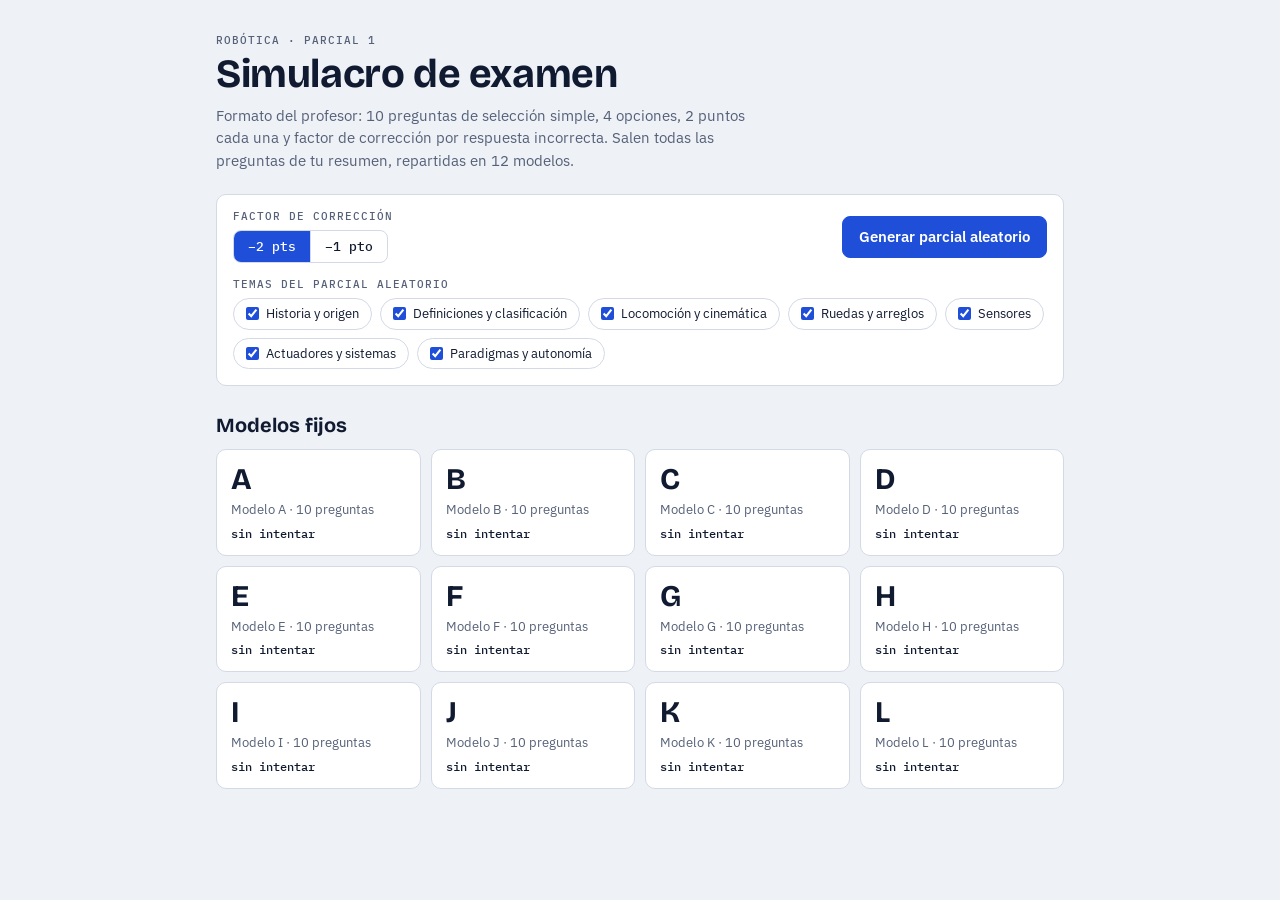
==== index.html @ 87ae6948 "Add index.html for GitHub Pages" ====
<!doctype html>
<html lang="es">
<head>
<meta charset="utf-8">
<meta name="viewport" content="width=device-width,initial-scale=1">
<style>body{margin:0}</style>
<title>Simulacro Robótica</title>
<meta name="claude:viewport-fit-sides" content="cover">
<link rel="preconnect" href="https://fonts.googleapis.com">
<link rel="stylesheet" href="https://fonts.googleapis.com/css2?family=Bricolage+Grotesque:wght@600;700&family=IBM+Plex+Mono:wght@400;500&family=IBM+Plex+Sans:wght@400;500;600&display=swap">
<style>
/* Layout: una sola columna tipo hoja de examen. Inicio = ajustes + 12 modelos; examen = hoja con barra fija; resultado = nota, análisis de riesgo y revisión. */
:root{
  --bg:#eef1f6; --paper:#ffffff; --ink:#101a30; --muted:#566178; --line:#d3dae6;
  --accent:#1f4fd8; --accent-ink:#ffffff; --sel:#e4ebff;
  --ok:#17803d; --ok-bg:#e1f3e7; --bad:#b42318; --bad-bg:#fcebe9; --warn:#8a5200; --warn-bg:#fff0d0;
  --f-display:'Bricolage Grotesque','Segoe UI',system-ui,sans-serif;
  --f-body:'IBM Plex Sans','Segoe UI',system-ui,sans-serif;
  --f-mono:'IBM Plex Mono',ui-monospace,Consolas,monospace;
}
@media (prefers-color-scheme: dark){:root:not([data-theme="light"]){
  --bg:#0b1222; --paper:#131c32; --ink:#e7ecf8; --muted:#9aa7c4; --line:#27334f;
  --accent:#86a8ff; --accent-ink:#0b1222; --sel:#1b2a54;
  --ok:#62d28d; --ok-bg:#123020; --bad:#ff8f85; --bad-bg:#3b1815; --warn:#f2bd5e; --warn-bg:#382b0e; color-scheme:dark}}
:root[data-theme="dark"]{
  --bg:#0b1222; --paper:#131c32; --ink:#e7ecf8; --muted:#9aa7c4; --line:#27334f;
  --accent:#86a8ff; --accent-ink:#0b1222; --sel:#1b2a54;
  --ok:#62d28d; --ok-bg:#123020; --bad:#ff8f85; --bad-bg:#3b1815; --warn:#f2bd5e; --warn-bg:#382b0e; color-scheme:dark}

*{box-sizing:border-box}
body{background:var(--bg);color:var(--ink);font:15px/1.5 var(--f-body)}
body::before{content:"";position:fixed;inset:0 0 auto;height:env(safe-area-inset-top,0px);background:var(--bg);z-index:10}
.wrap{max-width:880px;margin:0 auto;padding-block:20px 56px;padding-left:max(16px,env(safe-area-inset-left,0px));padding-right:max(16px,env(safe-area-inset-right,0px))}
button{font:inherit;color:inherit;cursor:pointer}
button:focus-visible,input:focus-visible{outline:2px solid var(--accent);outline-offset:2px}
h1,h2,h3{font-family:var(--f-display);margin:0;text-wrap:balance;line-height:1.15}
.mono{font-family:var(--f-mono)}
.label{font:500 11px/1 var(--f-mono);letter-spacing:.09em;text-transform:uppercase;color:var(--muted)}

/* inicio */
.hero{padding:8px 0 22px}
.hero h1{font-size:clamp(28px,6vw,40px);letter-spacing:-.01em}
.hero p{margin:8px 0 0;max-width:62ch;color:var(--muted)}
.panel{background:var(--paper);border:1px solid var(--line);border-radius:10px;padding:16px;display:grid;gap:16px}
.row{display:flex;flex-wrap:wrap;gap:12px 20px;align-items:center;justify-content:space-between}
.seg{display:inline-flex;border:1px solid var(--line);border-radius:8px;overflow:hidden}
.seg button{border:0;background:none;padding:7px 14px;font:500 13px var(--f-mono)}
.seg button+button{border-left:1px solid var(--line)}
.seg button[aria-pressed="true"]{background:var(--accent);color:var(--accent-ink)}
.topics{display:flex;flex-wrap:wrap;gap:8px}
.topics label{display:inline-flex;gap:7px;align-items:center;border:1px solid var(--line);border-radius:999px;padding:5px 12px;font-size:13px;cursor:pointer;user-select:none}
.topics input{accent-color:var(--accent);margin:0}
.btn{border:1px solid var(--line);background:var(--paper);border-radius:8px;padding:9px 16px;font-weight:600}
.btn.primary{background:var(--accent);border-color:var(--accent);color:var(--accent-ink)}
.btn:disabled{opacity:.45;cursor:not-allowed}
h2{font-size:20px;margin:28px 0 12px}
.models{display:grid;grid-template-columns:repeat(auto-fill,minmax(190px,1fr));gap:10px}
.model{text-align:left;background:var(--paper);border:1px solid var(--line);border-radius:10px;padding:14px;display:grid;gap:6px}
.model:hover{border-color:var(--accent)}
.model b{font:700 30px/1 var(--f-display)}
.model small{color:var(--muted);font-size:13px}
.model .best{font:500 12px var(--f-mono)}
.model .best.has{color:var(--ok)}

/* examen */
.bar{position:sticky;top:env(safe-area-inset-top,0px);z-index:5;background:var(--bg);padding-block:8px;display:flex;gap:12px;align-items:center;flex-wrap:wrap}
.prog{flex:1;min-width:130px;display:grid;gap:4px}
.prog span{font:500 12px var(--f-mono);color:var(--muted)}
.prog i{display:block;height:5px;border-radius:3px;background:var(--line);position:relative;overflow:hidden}
.prog i::after{content:"";position:absolute;inset:0 auto 0 0;width:var(--w,0%);background:var(--accent);transition:width .2s}
.paper{background:var(--paper);border:1px solid var(--line);border-radius:10px;padding:clamp(16px,4vw,32px);margin-top:8px}
.sheet-h{border-bottom:2px solid var(--ink);padding-bottom:12px;margin-bottom:6px;display:grid;gap:4px}
.sheet-h small{font:500 12px var(--f-mono);letter-spacing:.06em;text-transform:uppercase;color:var(--muted)}
.sheet-h b{font:700 20px var(--f-display)}
.qs{list-style:none;margin:0;padding:0}
.q{padding:18px 0;border-bottom:1px solid var(--line);display:grid;gap:10px}
.qt{margin:0;font-weight:500;display:grid;grid-template-columns:2.2ch 1fr;gap:8px}
.qt .qn{font:600 15px var(--f-mono);color:var(--muted)}
.opts{display:grid;grid-template-columns:1fr 1fr;gap:8px;padding-left:calc(2.2ch + 8px)}
.opt{display:grid;grid-template-columns:auto 1fr;gap:8px;text-align:left;border:1px solid var(--line);background:none;border-radius:8px;padding:9px 11px;min-width:0}
.opt .n{font:500 13px/1.5 var(--f-mono);color:var(--muted)}
.opt:hover{border-color:var(--accent)}
.opt.on{background:var(--sel);border-color:var(--accent)}
.opt.on .n{color:var(--accent)}
.conf{display:flex;gap:6px;flex-wrap:wrap;padding-left:calc(2.2ch + 8px)}
.chip{border:1px solid var(--line);background:none;border-radius:999px;padding:3px 11px;font-size:12px;color:var(--muted)}
.chip.on{color:var(--ink);border-color:var(--ink);font-weight:600}
.chip.on.d{background:var(--warn-bg);border-color:var(--warn);color:var(--warn)}
.note{margin:16px 0 0;font:600 13px var(--f-body)}

/* resultado */
.score{display:grid;gap:14px}
.big{font:700 clamp(44px,12vw,72px)/1 var(--f-display);letter-spacing:-.02em}
.big small{font-size:.4em;color:var(--muted);font-weight:600}
.tiles{display:grid;grid-template-columns:repeat(auto-fit,minmax(130px,1fr));gap:8px}
.tile{border:1px solid var(--line);border-radius:8px;padding:10px 12px;display:grid;gap:3px}
.tile b{font:600 22px var(--f-display)}
.tile.ok b{color:var(--ok)} .tile.bad b{color:var(--bad)}
.tile small{color:var(--muted);font-size:12px}
.risk{display:grid;gap:8px}
.risk p{margin:0;max-width:70ch}
.callout{border-radius:8px;padding:10px 12px;background:var(--warn-bg);color:var(--warn);font-weight:500}
.callout.good{background:var(--ok-bg);color:var(--ok)}
.rv{padding:16px 0;border-bottom:1px solid var(--line);display:grid;gap:8px}
.rv-h{display:flex;gap:8px;align-items:center;flex-wrap:wrap}
.tag{font:500 11px var(--f-mono);border:1px solid var(--line);border-radius:4px;padding:2px 6px;color:var(--muted)}
.st{font:600 12px var(--f-mono);border-radius:4px;padding:2px 7px}
.st.ok{background:var(--ok-bg);color:var(--ok)} .st.bad{background:var(--bad-bg);color:var(--bad)} .st.blank{background:var(--line);color:var(--muted)}
.ro{display:grid;grid-template-columns:auto 1fr;gap:8px;border:1px solid var(--line);border-radius:8px;padding:7px 11px;min-width:0}
.ro .n{font:500 13px/1.5 var(--f-mono);color:var(--muted)}
.ro.right{background:var(--ok-bg);border-color:var(--ok)}
.ro.wrong{background:var(--bad-bg);border-color:var(--bad)}
.why{margin:0;color:var(--muted);font-size:14px;padding-left:calc(2.2ch + 8px)}

@media (max-width:560px){.opts,.conf,.why{padding-left:0}.opts{grid-template-columns:1fr}}
@media (prefers-reduced-motion:reduce){.prog i::after{transition:none}}
</style>

<div class="wrap" id="app"></div>

<script>
// Cada fila: [tema, pregunta, correcta, distractor, distractor, distractor, explicación]
const TOPICS=[
  {k:'H',n:'Historia y origen'},{k:'D',n:'Definiciones y clasificación'},{k:'L',n:'Locomoción y cinemática'},
  {k:'R',n:'Ruedas y arreglos'},{k:'S',n:'Sensores'},{k:'A',n:'Actuadores y sistemas'},{k:'P',n:'Paradigmas y autonomía'}];
const BANK=[
// ---------- H: historia y origen (12)
['H','La palabra «robot» proviene del vocablo checo «robota», que significa:','Labor o trabajo','Máquina inteligente','Movimiento espontáneo','Ser animado','«Robota» es labor o trabajo y «robotnik» es trabajador.'],
['H','La palabra «robot» fue introducida en la obra «R.U.R.: Rossum’s Universal Robots» por:','Karel Čapek','Isaac Asimov','George Devol','Joseph Engelberger','Asimov es el de las leyes de la robótica; Devol y Engelberger, el de la robótica industrial.'],
['H','Las leyes de la robótica fueron introducidas en 1950 por Isaac Asimov en su obra:','Yo, Robot','R.U.R.','Robotnik','El autómata','Yo, Robot (1950) presenta las tres leyes.'],
['H','«Un robot debe obedecer las órdenes dadas por los seres humanos, excepto cuando entren en conflicto con las leyes anteriores» es la:','Segunda ley de Asimov','Primera ley de Asimov','Tercera ley de Asimov','Norma ISO 8373','Ley 1: no dañar al humano. Ley 2: obedecer. Ley 3: proteger su propia existencia.'],
['H','«Autómata» viene del griego automatos, que significa:','Espontáneo o con movimiento propio','Trabajador','Programable','Mecánico','Un autómata es una máquina que imita la figura y los movimientos de un ser animado.'],
['H','En el siglo I, Herón de Alejandría diseñó dispositivos que actuaban en función de:','Agua, chorros de vapor y equilibrios de pesos','Electricidad y motores','Resortes y relojería','Señales de radio',''],
['H','En 1948 Goertz desarrolló un manipulador maestro-esclavo, con lo que aparece el concepto de:','Teleoperación','Control numérico','Robot móvil','Reprogramación','Control numérico es del MIT en 1952.'],
['H','El primer robot programable, desarrollado por Devol en 1954, se llamó:','Dispositivo de transferencia articulada programado','Unimate','PUMA','Shakey','Unimate es el robot instalado en 1959 en General Motors.'],
['H','En 1959 se instaló un robot Unimate en una fábrica de:','General Motors','ASEA','Cincinnati Milacron','Honda',''],
['H','El lenguaje comercial de robots VAL surgió de la fusión de los lenguajes:','WAVE y AL','AL y PUMA','WAVE y T3','IR6 y AL','WAVE (1973) y AL (1974) dieron origen a VAL.'],
['H','En 1898 Tesla construyó un antecedente de la teleoperación, que fue un:','Barco teleoperado','Brazo robótico','Robot humanoide','Autómata parlante',''],
['H','Las «tortugas electrónicas» fototropistas y programables fueron creadas en 1949 por:','W. Grey Walter','Nikola Tesla','Goertz','Herón de Alejandría',''],
// ---------- D: definiciones y clasificación (20)
['D','«Agente activo artificial cuyo ambiente es el mundo físico» es la definición de robot de:','Russell y Norvig','Webster','Jones y Flynn','Sucar',''],
['D','«Conexión inteligente de percepción a acción» es la definición de robot de:','Jones y Flynn','Russell y Norvig','Webster','Sucar',''],
['D','«Una máquina programable capaz de percibir y actuar en el mundo con cierta autonomía» es la definición de:','Sucar','Webster','Russell y Norvig','Jones y Flynn',''],
['D','La norma ISO 8373 define un robot industrial como un manipulador programable, reprogramable y multipropósito en:','Tres o más ejes','Dos ejes','Un solo eje','Exactamente cuatro ejes',''],
['D','Según ISO 8373, característica por la cual las funciones programadas de movimiento pueden cambiarse sin alteraciones físicas:','Reprogramable','Multifuncional','Manipulador','Autónomo',''],
['D','Según ISO 8373, capaz de adaptarse a diferentes aplicaciones con alteraciones físicas o en el sistema de control:','Multifuncional','Reprogramable','Manipulador','Autónomo',''],
['D','Mecanismo formado por segmentos y uniones para mover objetos, normalmente en varios grados de libertad:','Manipulador','Actuador','Eslabón','Efector',''],
['D','Un robot móvil con capacidad de manipulación se clasifica como robot:','Híbrido','Manipulador','Teleoperado','Industrial','Categorías: manipuladores (brazos), móviles e híbridos (móviles con manipulación).'],
['D','Según Knasel, la primera generación de robots (1960) corresponde a:','Selección y colocación con manipuladores','Servocontrol con trayectoria programada','Móviles con inteligencia y vida artificial','Espaciales y militares',''],
['D','Según Knasel, los robots móviles que usan técnicas de inteligencia y vida artificial corresponden a la generación de:','1985','1960','1975','1995',''],
['D','Característica de un robot industrial:','Tarea repetitiva en un ambiente conocido y controlado','Ambientes desconocidos y dinámicos','Interacción constante con personas','Gran movilidad en exteriores','Industrial: poca flexibilidad, poca movilidad, sin interacción con personas.'],
['D','Característica de un robot de servicio:','Opera en ambientes desconocidos y dinámicos','Realiza tareas repetitivas en ambiente controlado','No interactúa con personas','Tiene poca movilidad',''],
['D','Robot que opera de manera semi o totalmente autónoma para realizar servicios útiles, excluidas las operaciones de manufactura:','Robot de servicio','Robot industrial','Telemanipulador','Robot híbrido','Definición de la Federación Internacional de Robótica.'],
['D','Cada uno de los movimientos independientes que puede realizar una articulación respecto a la anterior se llama:','Grado de libertad','Eslabón','Eje de rotación','Actuador',''],
['D','Tipo de control en el que los movimientos se realizan en un orden determinado:','Secuencia controlada','Trayectoria continua','Adaptativo','Teleoperado',''],
['D','Tipo de control en el que el robot es operado de modo remoto por un operador humano:','Teleoperado','Adaptativo','Secuencia controlada','Trayectoria continua',''],
['D','Un control adaptativo es «por aprendizaje» cuando:','La experiencia de ciclos anteriores cambia los parámetros o algoritmos de control','El movimiento se ajusta según las lecturas de sensores','Los movimientos siguen un orden fijo','Un operador lo maneja a distancia','Si se ajusta con lecturas de sensores se llama sensorial.'],
['D','Cartesiano, SCARA, antropomórfico, paralelo, esférico y cilíndrico son tipos de:','Estructura mecánica','Control','Locomoción','Sensores',''],
['D','Robot ruso que en 1970 exploró la Luna a control remoto desde la Tierra:','Lunokhod 1','Mars Pathfinder','Shakey','SSRMS',''],
['D','Una de las tendencias actuales, con plantas totalmente automatizadas, son las:','Fábricas a oscuras','Fábricas modulares','Líneas de ensamblaje manuales','Fábricas teleoperadas','Otras tendencias: vehículos autónomos y asistentes personales.'],
// ---------- L: locomoción y cinemática (16)
['L','Los cuatro subsistemas de un robot móvil son:','Locomoción, percepción, razonamiento y comunicación','Locomoción, manipulación, control y energía','Percepción, planificación, actuación y potencia','Sensores, actuadores, baterías y control',''],
['L','Los actuadores que cambian la posición del robot respecto al medio ambiente son los de:','Locomoción','Manipulación','Percepción','Comunicación','Los de manipulación mueven otros objetos del ambiente.'],
['L','Estudio del movimiento sin considerar las fuerzas que lo afectan:','Cinemática','Dinámica','Odometría','Estática','La dinámica sí estudia las fuerzas y los cambios que provocan.'],
['L','Cinemática que, dadas la posición inicial y final deseadas, determina la serie de movimientos a realizar:','Inversa','Directa','Dinámica','Holonómica','La directa, dados los movimientos, calcula la posición final.'],
['L','Restricción en la que los grados de libertad están desacoplados, como en robots diferenciales y síncronos:','Holonómica','No holonómica','Estática','Dinámica',''],
['L','Los triciclos y carros, con grados de libertad acoplados, tienen restricciones:','No holonómicas','Holonómicas','Estáticas','Síncronas','Para girar deben moverse hacia adelante o atrás.'],
['L','Sistema que se mantiene balanceado mientras la proyección vertical de su centro de gravedad cae dentro del polígono de soporte:','Balance estático','Balance dinámico','Locomoción dinámica','Cinemática inversa',''],
['L','Caso en que la proyección del centro de masa puede quedar fuera del área de soporte durante breves periodos controlados:','Balance dinámico','Balance estático','Estabilidad estática','Cinemática directa',''],
['L','La locomoción estática se caracteriza por ser:','Segura, lenta e ineficiente','Rápida y eficiente','Inestable si no se mueve','Posible con menos de tres patas','Apoya el peso en al menos tres patas, con el CdG dentro del triángulo de apoyo.'],
['L','La locomoción dinámica se caracteriza por ser:','Rápida y eficiente, pero exigente en accionamiento y control','Segura, lenta e ineficiente','Siempre con tres patas en contacto','Estable sin necesidad de moverse','El robot cae a menos que se mueva.'],
['L','Por su simetría, la forma de robot más fácil de navegar es la:','Cilíndrica','Cuadrada','Rectangular','Triangular','En un robot cuadrado la navegación depende de la orientación.'],
['L','En un robot hexápodo el equilibrio se mantiene moviendo de forma alternada:','Tres patas: dos de un lado y una del otro','Dos patas a la vez','Una pata a la vez','Las seis patas juntas',''],
['L','Los robots sin partes móviles diferenciadas, que imitan serpientes o gusanos, se denominan:','Ápodos','Bípedos','Híbridos','Omnidireccionales',''],
['L','La principal ventaja de los robots con patas frente a los de ruedas es:','Mayor versatilidad en distintos tipos de terreno','Menor consumo de energía','Control más sencillo','Mayor estabilidad','Son más complejos, inestables y consumen más energía.'],
['L','Tarea del robot móvil que consiste en decidir la serie de pasos para cumplir una o más metas:','Planeación','Navegación','Localización','Manipulación',''],
['L','Tarea del robot móvil que consiste en evitar obstáculos e ir a un lugar meta:','Navegación','Planeación','Localización','Reconocimiento',''],
// ---------- R: ruedas y arreglos (14)
['R','Una ventaja de los robots con ruedas es que:','Son más simples de construir y de controlar','Se adaptan a cualquier terreno','Son más estables en terreno irregular','No tienen deslizamiento',''],
['R','Un robot con ruedas tiene problemas cuando las diferencias del terreno son mayores que:','El radio de las ruedas','El peso del robot','El diámetro del chasis','La velocidad máxima','Una alternativa son las ruedas «grandes».'],
['R','Rueda que proporciona la fuerza de tracción:','Motriz','Directriz','Loca o castor','Fija',''],
['R','Rueda encargada de la orientación o direccionamiento:','Directriz','Motriz','Loca o castor','Fija',''],
['R','Rueda orientable no controlable:','Loca o castor','Directriz','Motriz','Omnidireccional',''],
['R','Punto alrededor del cual cada rueda sigue una trayectoria circular:','Centro de curvatura instantáneo (CCI)','Centro de gravedad','Polígono de soporte','Centro de masa',''],
['R','En una trayectoria recta, el CCI se encuentra:','En el infinito','En el centro del robot','Sobre la rueda motriz','En el eje trasero',''],
['R','Esquema de dos ruedas en un eje común, controladas de forma independiente, con ruedas adicionales caster para el balance:','Diferencial','Síncrono','Triciclo','Ackermann',''],
['R','Un arreglo diferencial de cuatro ruedas se conoce como:','Diamante','Triángulo','Cuadrado','Cruz','Con tres ruedas se llama triángulo. Para ir recto las ruedas deben tener la misma velocidad (encoders).'],
['R','Esquema cuyas ruedas apuntan siempre en la misma dirección y requiere una torreta para mantener el frente del chasis:','Síncrono','Diferencial','Triciclo','Omnidireccional',''],
['R','En el triciclo tipo A, la rueda delantera es:','Motriz y directora','Solo directora, sin tracción','Loca','Fija sin tracción','En el tipo B, dos ruedas fijas dan la tracción y la delantera solo dirige.'],
['R','El tipo carro (Ackermann) cuenta con:','Dos ruedas de tracción y dos de dirección','Tres ruedas a 120°','Dos ruedas en un eje común','Una rueda motriz delantera','Su desventaja es la complejidad cinemática.'],
['R','En los sistemas omnidireccionales de tres ruedas, estas se colocan a:','120°','90°','60°','180°','Usan ruedas suecas.'],
['R','La configuración con orugas, que sigue un modelo diferencial, da pobres resultados en:','Odometría','Tracción','Estabilidad','Capacidad de carga','No hay un modelo preciso de giro y girar consume mucha potencia.'],
// ---------- S: sensores (22)
['S','Los sensores que emiten energía se denominan:','Activos','Pasivos','Internos','Externos','Los pasivos reciben energía pasivamente.'],
['S','Encoders, brújulas y medidores de corriente de los motores son sensores de:','Estado interno','Estado externo','Proximidad','Contacto',''],
['S','Medida relativa de la posición y orientación del robot a partir de la rotación de las ruedas:','Odometría','Navegación inercial','Triangulación','Telemetría',''],
['S','Los errores sistemáticos de la odometría son especialmente graves porque son:','Acumulativos','Aleatorios','Instantáneos','Corregibles automáticamente',''],
['S','Es un error sistemático de la odometría:','Mal alineamiento de las ruedas','Exceso de luz ambiental','Pérdida de señal GPS','Interferencia de ultrasonido','Otros: diámetros desiguales, resolución discreta del encoder y muestreo discreto.'],
['S','Sensores que miden la aceleración angular:','Giroscopios','Acelerómetros','Encoders','Brújulas','Los acelerómetros miden la aceleración.'],
['S','Dispositivo que combina giroscopios y acelerómetros para medir orientación (cabeceo, alabeo y guiñada), velocidad y aceleración:','Unidad de medición inercial (IMU)','Encoder absoluto','Sonar','Telémetro láser',''],
['S','Son sensores de luz:','Fotorresistencias, fototransistores y fotodiodos','Bumpers y bigotes','Micrófonos y sonares','Encoders y brújulas',''],
['S','Microinterruptores, «bigotes» y bumpers son sensores de:','Fuerza','Luz','Sonido','Posición y orientación',''],
['S','Sensor que mide el tiempo que tarda en volver un sonido no audible emitido:','Sonar','Micrófono','Película piezoeléctrica','Fotodiodo',''],
['S','Sensor que produce un voltaje cuando cambia la cantidad medida (vibración, temperatura):','Sensor de película piezoeléctrica','Micrófono','Sonar','Giroscopio','Los micrófonos trabajan con frecuencias audibles.'],
['S','Problemas típicos de los sensores infrarrojos:','Interferencia de la luz ambiental y dependencia de la superficie','Múltiples reflexiones del haz','Deriva acumulativa','Requieren cambios en el entorno','Son de alcance cercano: de pocos cm a metros.'],
['S','El rango aproximado de un sonar ultrasónico es de:','2 cm a 5 m','2 mm a 50 cm','10 m a 100 m','1 km a 5 km','Problemas: patrón de emisión, tipo de superficie y múltiples reflexiones.'],
['S','Los tres métodos del telémetro láser son:','Triangulación, tiempo de vuelo y basado en fase','Triangulación, odometría y fase','Tiempo de vuelo, sonar e infrarrojo','Fase, inercial y contacto',''],
['S','Método del telémetro láser que mide el tiempo de regreso del haz:','Tiempo de vuelo','Triangulación','Basado en fase','Correlación',''],
['S','Alternativa más económica al telémetro láser: un apuntador láser combinado con:','Una cámara','Un sonar','Un giroscopio','Un encoder','La distancia se estima por la altura del punto o línea en la imagen.'],
['S','Los sensores de contacto se usan principalmente para:','Evitar daño al robot como último recurso','Localizar al robot en un mapa','Medir distancias largas','Construir mapas',''],
['S','Un inconveniente de los faros o balizas en interiores es que:','Requieren cambios en el entorno, lo cual es costoso','No tienen posición conocida','Dependen del GPS','Solo funcionan al aire libre','También limitan la flexibilidad ante entornos cambiantes.'],
['S','Con cuatro satélites, el receptor GPS puede calcular:','Posición (x, y, z) y corrección de reloj ΔT','Solo latitud y longitud','Solo la altura','Velocidad y aceleración',''],
['S','Para la sincronización de tiempo, cada satélite GPS tiene relojes:','Atómicos','De cuarzo','De péndulo','Solares','Los relojes de cuarzo son los de los receptores.'],
['S','La constelación GPS original tiene 24 satélites distribuidos en:','6 órbitas con 4 satélites cada una','4 órbitas con 6 satélites cada una','3 órbitas con 8 satélites cada una','12 órbitas con 2 satélites cada una','Desde 2008 son 32 satélites, para mejorar la precisión por redundancia.'],
['S','Microsoft Kinect permite interactuar con la Xbox 360 sin tocar ningún dispositivo, mediante:','Gestos y comandos de voz','Un control inalámbrico','Teclado y ratón','Pedales y volante',''],
// ---------- A: actuadores y sistemas (14)
['A','Los dos tipos principales de actuadores en un robot móvil son los de:','Locomoción y manipulación','Eléctricos y neumáticos','Internos y externos','Activos y pasivos',''],
['A','En un motor de corriente continua con escobillas, el inducido está situado en el:','Rotor','Estator','Colector','Chasis',''],
['A','En un motor de corriente continua, el inductor (devanado de excitación) está situado en el:','Estator','Rotor','Colector','Eje','El devanado inductor puede sustituirse por imanes.'],
['A','La corriente llega al inducido a través del colector de delgas, sobre el cual se apoyan:','Escobillas de grafito','Imanes permanentes','Bobinas del estator','Engranajes',''],
['A','La velocidad de giro de un motor DC puede regularse variando:','La tensión de alimentación del inducido','La masa del rotor','El número de escobillas','La temperatura ambiente','También puede variarse la tensión del inductor.'],
['A','En un motor sin escobillas, la corriente circula por el estator y el rotor tiene:','Un imán permanente','Escobillas de grafito','Un colector de delgas','Un devanado inducido',''],
['A','En un motor paso a paso, el giro se produce de forma:','Discreta, según un tren de pulsos','Continua','Libre','Aleatoria',''],
['A','Los tres tipos de motores paso a paso son:','Imanes permanentes, reluctancia variable e híbridos','Con escobillas, sin escobillas y universales','Axiales, helicoidales y rectos','Inductor, inducido y colector',''],
['A','Los motores paso a paso son fáciles de controlar en:','Bucle abierto','Bucle cerrado con GPS','Modo teleoperado','Control adaptativo','Ofrecen posicionamiento simple y exacto, y son ligeros.'],
['A','En robótica, el juego angular de un reductor debe ser lo menor posible. Este juego se llama:','Backlash','Rigidez torsional','Relación de transmisión','Par de salida',''],
['A','En robótica se buscan reductores con:','Bajo peso, tamaño reducido, bajo rozamiento y alta rigidez torsional','Alto rozamiento y gran inercia','Mucho juego angular','Bajo par admisible',''],
['A','Mecanismo que convierte movimiento circular en lineal o viceversa:','Cremallera y piñón','Acoples directos','Trenes de engranajes paralelos','Tornillo sin fin y corona',''],
['A','Los robots móviles normalmente se alimentan de:','Baterías, y algunos usan celdas solares','Líneas eléctricas','Generadores hidráulicos','Motores de combustión','Los manipuladores fijos pueden alimentarse de la red eléctrica.'],
['A','Comunicación para programar y controlar el robot a distancia:','Telecontrol','Coordinación','Interacción humano-robot','Autonomía','Coordinación: con otros robots o máquinas. Interacción humano-robot: recibir comandos o dar información.'],
// ---------- P: paradigmas y autonomía (22)
['P','Las tres primitivas básicas de la robótica son:','Sensar, planificar y actuar','Percibir, razonar y comunicar','Mover, medir y controlar','Modelar, simular y ejecutar',''],
['P','La primitiva que construye un modelo del mundo y determina las acciones a realizar es:','Planificar (PLAN)','Sensar (SENSE)','Actuar (ACT)','Comunicar','Sensar recolecta información; actuar ejecuta y supervisa.'],
['P','Paradigma en el que las primitivas se encadenan en el orden SENSE-PLAN-ACT:','Jerárquico (deliberativo)','Reactivo','Híbrido','De subsunción',''],
['P','Shakey, considerado el primer robot móvil autónomo con IA, utilizaba el paradigma:','Jerárquico','Reactivo','Híbrido','De subsunción',''],
['P','Supuesto de que el modelo del mundo contiene todo lo que el robot necesita saber:','Closed World Assumption','Open World Assumption','Comportamiento emergente','Subsunción','Si no se cumple, el robot no puede realizar la tarea.'],
['P','Una limitación del paradigma jerárquico es que:','Un fallo en cualquier módulo provoca un fallo total del sistema','Elimina la fase de planificación','No usa un modelo del mundo','Responde sin usar sensores',''],
['P','Paradigma que elimina por completo la fase de planificación, quedando solo SENSE y ACT:','Reactivo','Jerárquico','Híbrido','Deliberativo','Surgió a finales de los años 80.'],
['P','La descomposición vertical se asocia a los sistemas:','Reactivos','Jerárquicos','Deliberativos','Monolíticos','La horizontal fue propuesta en los sistemas jerárquicos.'],
['P','Comportamiento que resulta de combinar o seleccionar las salidas de varios comportamientos básicos, sin controlador central:','Comportamiento emergente','Comportamiento innato','Comportamiento aprendido','Esquema sensorial',''],
['P','Comportamiento que consiste en estímulo-respuesta sin cognición:','Reflexivo','Consciente','Aprendido','Innato','Consciente es deliberado y con razonamiento.'],
['P','La abeja que ubica su colmena haciendo viajes cortos desde distintos ángulos ilustra un comportamiento:','Innato con memoria','Innato','Secuencia innata','Aprendido','Aprendido: la caza en los leones. Secuencia innata: el apareamiento de las avispas.'],
['P','Un comportamiento está formado por:','Un esquema sensorial y un esquema motor','Un sensor y un actuador','Un plan y un modelo del mundo','Un reactor y un deliberador',''],
['P','En la arquitectura de subsunción, cuando la salida del módulo superior bloquea la salida del inferior (si está «On») ocurre:','Inhibición','Supresión','Secuenciación','Fusión',''],
['P','En la subsunción, cuando la salida del módulo superior, si es distinta de cero, reemplaza a la del inferior ocurre:','Supresión','Inhibición','Emergencia','Planificación',''],
['P','Las tres capas básicas de una arquitectura híbrida son:','Reactiva, intermedia y deliberativa','Sensorial, motora y de comunicación','Locomoción, percepción y razonamiento','Reactor, sensor y actuador',''],
['P','En el paradigma híbrido, las primitivas se organizan en la forma:','Planificar, y luego sensar y actuar','Sensar, planificar y actuar','Solo sensar y actuar','Actuar, planificar y sensar',''],
['P','La arquitectura híbrida con capa reactiva, intermedia y deliberativa también se denomina:','De tres capas (three-layer)','De subsunción','Jerárquica','De campos de potencial',''],
['P','Elemento de la arquitectura híbrida que crea, almacena y mantiene el mapa:','Cartógrafo','Secuenciador','Planificador de misión','Manejador de recursos',''],
['P','Elemento de la arquitectura híbrida que define la cadena de activación de los comportamientos:','Secuenciador','Cartógrafo','Monitoreo de rendimiento','Planificador de misión','El planificador de misión construye la estrategia para llegar al objetivo.'],
['P','AuRA, SFX, 3T, Saphira y TCA son ejemplos de arquitecturas:','Híbridas','Reactivas','Deliberativas','Monolíticas','Subsunción es reactiva; RCS es deliberativa.'],
['P','Genghis (años 80), con 12 motores, 6 sensores y AFSM, pertenece al paradigma:','Reactivo','Jerárquico','Híbrido','Deliberativo',''],
['P','Un robot inteligente es una criatura mecánica que puede funcionar de forma:','Autónoma','Teleoperada','Secuencial','Cooperativa','Funcionar de forma autónoma es operar sin recurrir a un operador humano.'],
];

// ---------- utilidades
const $app=document.getElementById('app');
function rng(s){let h=1779033703^s.length;for(let i=0;i<s.length;i++){h=Math.imul(h^s.charCodeAt(i),3432918353);h=h<<13|h>>>19}let a=h;
  return()=>{a|=0;a=a+0x6D2B79F5|0;let t=Math.imul(a^a>>>15,1|a);t=t+Math.imul(t^t>>>7,61|t)^t;return((t^t>>>14)>>>0)/4294967296}}
function shuf(arr,r=Math.random){const a=arr.slice();for(let i=a.length-1;i>0;i--){const j=Math.floor(r()*(i+1));[a[i],a[j]]=[a[j],a[i]]}return a}
const KEY='simulacro-robotica-p1';
let S={factor:2,topics:TOPICS.map(t=>t.k),best:{}};
try{Object.assign(S,JSON.parse(localStorage.getItem(KEY))||{})}catch(e){}
const persist=()=>{try{localStorage.setItem(KEY,JSON.stringify(S))}catch(e){}};
const topicName=k=>TOPICS.find(t=>t.k===k).n;

// 12 modelos fijos: cada pregunta del banco sale en un solo modelo; cada tema se reparte entre todos.
const M=Math.floor(BANK.length/10);
const LETTERS='ABCDEFGHIJKLMNOPQRSTUVWXYZ';
const flat=TOPICS.flatMap(t=>shuf(BANK.map((b,i)=>i).filter(i=>BANK[i][0]===t.k),rng('t'+t.k)));
const MODELS=Array.from({length:M},(_,m)=>shuf(flat.filter((_,i)=>i%M===m),rng('m'+m)));

function mkQs(ids,seed){
  return ids.map(id=>{const b=BANK[id];
    const opts=shuf([b[2],b[3],b[4],b[5]],seed?rng(seed+id):Math.random);
    return{t:b[0],q:b[1],opts,c:opts.indexOf(b[2]),e:b[6]}});
}

// ---------- vistas
let cur=null;

function home(){
  cur=null;
  const n=S.topics.length;
  $app.innerHTML=`
  <section class="hero">
    <span class="label">Robótica · Parcial 1</span>
    <h1>Simulacro de examen</h1>
    <p>Formato del profesor: 10 preguntas de selección simple, 4 opciones, 2 puntos cada una y factor de corrección por respuesta incorrecta. Salen todas las preguntas de tu resumen, repartidas en ${M} modelos.</p>
  </section>
  <div class="panel">
    <div class="row">
      <div><div class="label" style="margin-bottom:8px">Factor de corrección</div>
        <div class="seg" role="group" aria-label="Factor de corrección">
          <button data-act="factor" data-v="2" aria-pressed="${S.factor===2}">−2 pts</button>
          <button data-act="factor" data-v="1" aria-pressed="${S.factor===1}">−1 pto</button>
        </div></div>
      <button class="btn primary" data-act="random" ${n?'':'disabled'}>Generar parcial aleatorio</button>
    </div>
    <div><div class="label" style="margin-bottom:8px">Temas del parcial aleatorio</div>
      <div class="topics">${TOPICS.map(t=>`<label for="tp-${t.k}"><input type="checkbox" id="tp-${t.k}" data-act="topic" data-v="${t.k}" ${S.topics.includes(t.k)?'checked':''}>${t.n}</label>`).join('')}</div></div>
  </div>
  <h2>Modelos fijos</h2>
  <div class="models">${MODELS.map((_,m)=>{const b=S.best[m];
    return`<button class="model" data-act="model" data-v="${m}"><b>${LETTERS[m]}</b><small>Modelo ${LETTERS[m]} · ${MODELS[m].length} preguntas</small>
    <span class="best ${b?'has':''}">${b?`mejor ${b.score}/${b.total} (−${b.factor})`:'sin intentar'}</span></button>`}).join('')}</div>`;
  scrollTo(0,0);
}

function start(key,title,qs){
  cur={key,title,qs,ans:qs.map(()=>null),conf:qs.map(()=>'s')};
  $app.innerHTML=`
  <div class="bar">
    <button class="btn" data-act="home">Salir</button>
    <div class="prog"><span id="pt"></span><i id="pb"></i></div>
    <button class="btn primary" data-act="grade">Corregir parcial</button>
  </div>
  <article class="paper">
    <header class="sheet-h"><small>Universidad Católica Andrés Bello</small><b>Robótica · Examen Parcial 1 · ${title}</b></header>
    <ol class="qs">${qs.map((_,i)=>qHtml(i)).join('')}</ol>
    <p class="note">2 ptos C/U. Para respuestas incorrectas el factor de corrección es −${S.factor} ${S.factor===1?'pto':'ptos'}.</p>
  </article>`;
  prog();scrollTo(0,0);
}

function qHtml(i){
  const q=cur.qs[i],a=cur.ans[i],c=cur.conf[i];
  return`<li class="q" id="q${i}"><p class="qt"><span class="qn">${i+1}.</span><span>${q.q}</span></p>
  <div class="opts">${q.opts.map((o,j)=>`<button class="opt${a===j?' on':''}" data-act="pick" data-i="${i}" data-j="${j}" aria-pressed="${a===j}"><span class="n">[ ${j+1} ]</span><span>${o}</span></button>`).join('')}</div>
  <div class="conf">
    <button class="chip${a!=null&&c==='s'?' on':''}" data-act="conf" data-i="${i}" data-v="s">Seguro</button>
    <button class="chip d${a!=null&&c==='d'?' on':''}" data-act="conf" data-i="${i}" data-v="d">Dudo</button>
    <button class="chip${a==null?' on':''}" data-act="blank" data-i="${i}">Dejar en blanco</button>
  </div></li>`;
}
function redraw(i){document.getElementById('q'+i).outerHTML=qHtml(i);prog()}
function prog(){const n=cur.ans.filter(a=>a!=null).length,t=cur.qs.length;
  document.getElementById('pt').textContent=`${n}/${t} respondidas · ${t-n} en blanco`;
  document.getElementById('pb').style.setProperty('--w',(n/t*100)+'%')}

function grade(){
  const f=S.factor,qs=cur.qs;
  let ok=0,bad=0,blank=0,dNet=0;const sure={n:0,ok:0},doubt={n:0,ok:0},miss={};
  qs.forEach((q,i)=>{const a=cur.ans[i];if(a==null){blank++;return}
    const hit=a===q.c,g=cur.conf[i]==='d'?doubt:sure;
    hit?ok++:(bad++,miss[q.t]=(miss[q.t]||0)+1);g.n++;if(hit)g.ok++;
    if(cur.conf[i]==='d')dNet+=hit?2:-f});
  const total=qs.length*2,score=2*ok-f*bad;
  if(typeof cur.key==='number'){const b=S.best[cur.key];if(!b||score>b.score){S.best[cur.key]={score,total,factor:f};persist()}}
  const th=Math.round(f/(2+f)*100);
  const pct=g=>g.n?Math.round(g.ok/g.n*100)+' %':'—';
  let verdict;
  if(!doubt.n)verdict=`<div class="callout good">No marcaste ninguna como «Dudo». Revisa abajo cuáles de tus «Seguro» fallaron.</div>`;
  else if(dNet>0)verdict=`<div class="callout good">Arriesgar en las dudosas te sumó +${dNet} pts. Con tu nivel de acierto en ellas (${pct(doubt)}) valió la pena.</div>`;
  else if(dNet<0)verdict=`<div class="callout">Dejar en blanco las dudosas te habría dado +${-dNet} pts: tu nota habría sido ${score-dNet}/${total} en vez de ${score}/${total}.</div>`;
  else verdict=`<div class="callout">Arriesgar y dejar en blanco las dudosas daba lo mismo en este intento.</div>`;
  const weak=Object.entries(miss).sort((a,b)=>b[1]-a[1]).map(([k,n])=>`${topicName(k)} (${n})`).join(', ');
  $app.innerHTML=`
  <div class="bar"><button class="btn" data-act="home">Inicio</button>
    <button class="btn primary" data-act="again">${typeof cur.key==='number'?'Repetir '+cur.title:'Otro parcial aleatorio'}</button></div>
  <div class="panel score">
    <span class="label">${cur.title} · factor −${f}</span>
    <div class="big">${score}<small> / ${total}</small></div>
    <div class="tiles">
      <div class="tile ok"><b>${ok}</b><small>correctas · +${ok*2}</small></div>
      <div class="tile bad"><b>${bad}</b><small>incorrectas · −${bad*f}</small></div>
      <div class="tile"><b>${blank}</b><small>en blanco · 0</small></div>
    </div>
    <div class="risk">
      <h3>¿Arriesgar o dejar en blanco?</h3>
      <p>Acertaste ${sure.ok} de ${sure.n} marcadas «Seguro» (${pct(sure)}) y ${doubt.ok} de ${doubt.n} marcadas «Dudo» (${pct(doubt)}).</p>
      ${verdict}
      <p>Con factor −${f} te conviene responder solo si estás al menos ${th} % seguro, o si puedes descartar opciones hasta llegar a ese punto. Adivinar a ciegas entre 4 opciones da en promedio ${(0.5-0.75*f).toFixed(2).replace('.',',')} pts por pregunta.</p>
      ${weak?`<p><b>Repasa:</b> ${weak}.</p>`:''}
    </div>
  </div>
  <h2>Revisión</h2>
  <div>${qs.map((q,i)=>review(q,i)).join('')}</div>`;
  scrollTo(0,0);
}
function review(q,i){
  const a=cur.ans[i],st=a==null?['blank','En blanco']:a===q.c?['ok','Correcta']:['bad','Incorrecta'];
  return`<div class="rv"><div class="rv-h"><b class="mono">${i+1}.</b><span class="st ${st[0]}">${st[1]}</span><span class="tag">${topicName(q.t)}</span></div>
  <div>${q.q}</div>
  <div class="opts" style="padding-left:0">${q.opts.map((o,j)=>`<div class="ro${j===q.c?' right':j===a?' wrong':''}"><span class="n">[ ${j+1} ]</span><span>${o}${j===q.c?' ✓':j===a?' (tu respuesta)':''}</span></div>`).join('')}</div>
  ${q.e?`<p class="why">${q.e}</p>`:''}</div>`;
}

function randomExam(){
  const pool=BANK.map((b,i)=>i).filter(i=>S.topics.includes(BANK[i][0]));
  start('r','Parcial aleatorio',mkQs(shuf(pool).slice(0,10)));
}

// ---------- eventos
$app.addEventListener('click',e=>{
  const el=e.target.closest('[data-act]');if(!el)return;
  const act=el.dataset.act,i=+el.dataset.i,v=el.dataset.v;
  if(act==='factor'){S.factor=+v;persist();home()}
  else if(act==='topic'){S.topics=el.checked?[...S.topics,v]:S.topics.filter(k=>k!==v);persist();
    document.querySelector('[data-act="random"]').disabled=!S.topics.length}
  else if(act==='random')randomExam();
  else if(act==='model'){const m=+v;start(m,'Modelo '+LETTERS[m],mkQs(MODELS[m],'o'+m+'-'))}
  else if(act==='home')home();
  else if(act==='again'){if(typeof cur.key==='number')start(cur.key,cur.title,mkQs(MODELS[cur.key],'o'+cur.key+'-'));else randomExam()}
  else if(act==='pick'){const j=+el.dataset.j;cur.ans[i]=cur.ans[i]===j?null:j;redraw(i)}
  else if(act==='conf'){cur.conf[i]=v;redraw(i)}
  else if(act==='blank'){cur.ans[i]=null;redraw(i)}
  else if(act==='grade')grade();
});
home();
</script>
</body>
</html>
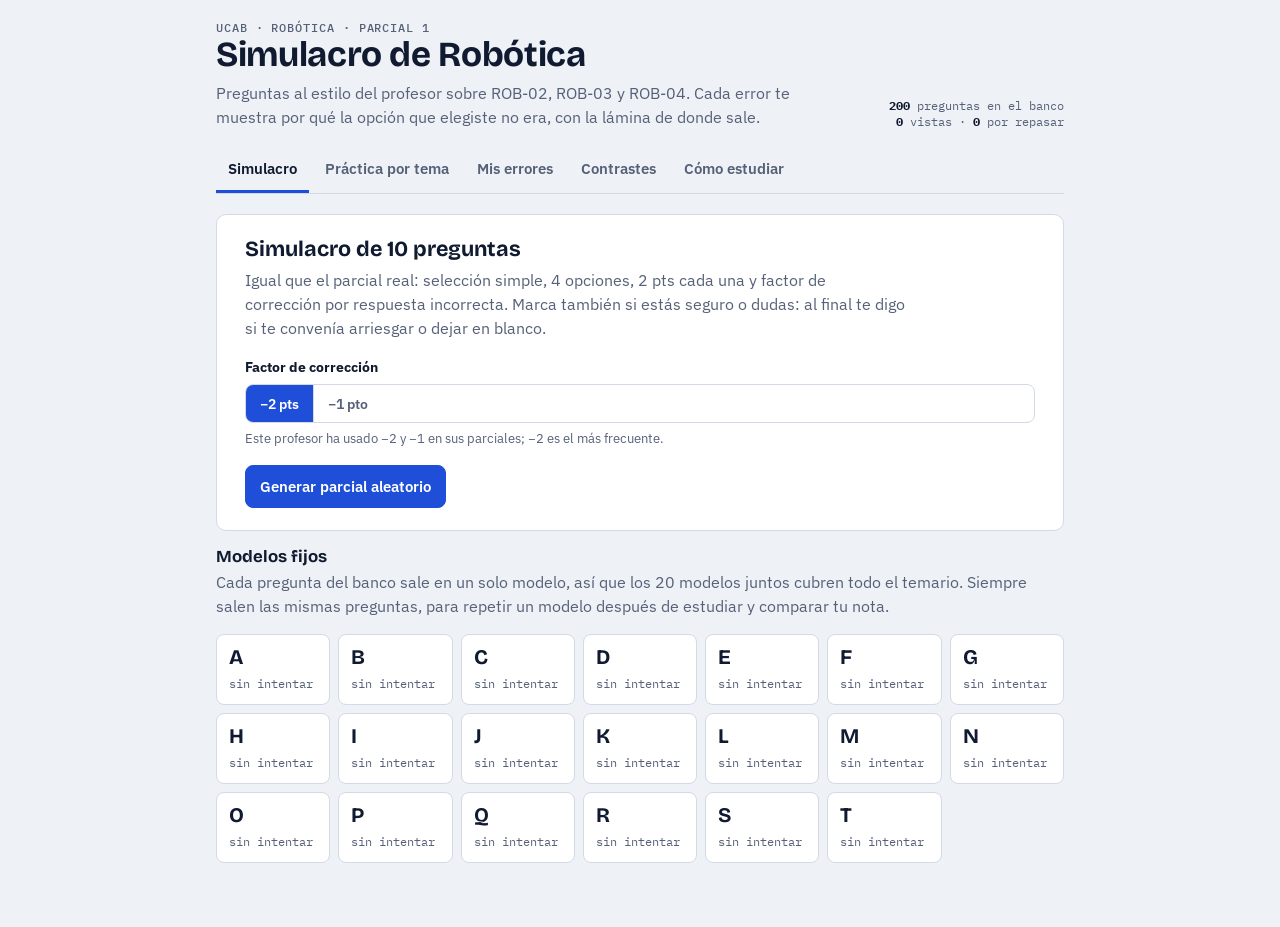
==== commit a8278f81: "Refactor simulator into modular architecture with banco de preguntas, contrastes y vistas" ====
--- a/index.html
+++ b/index.html
@@ -2,412 +2,63 @@
 <html lang="es">
 <head>
 <meta charset="utf-8">
-<meta name="viewport" content="width=device-width,initial-scale=1">
-<style>body{margin:0}</style>
-<title>Simulacro Robótica</title>
-<meta name="claude:viewport-fit-sides" content="cover">
+<meta name="viewport" content="width=device-width, initial-scale=1, viewport-fit=cover">
+<title>Simulacro Robótica · Parcial 1</title>
 <link rel="preconnect" href="https://fonts.googleapis.com">
-<link rel="stylesheet" href="https://fonts.googleapis.com/css2?family=Bricolage+Grotesque:wght@600;700&family=IBM+Plex+Mono:wght@400;500&family=IBM+Plex+Sans:wght@400;500;600&display=swap">
-<style>
-/* Layout: una sola columna tipo hoja de examen. Inicio = ajustes + 12 modelos; examen = hoja con barra fija; resultado = nota, análisis de riesgo y revisión. */
-:root{
-  --bg:#eef1f6; --paper:#ffffff; --ink:#101a30; --muted:#566178; --line:#d3dae6;
-  --accent:#1f4fd8; --accent-ink:#ffffff; --sel:#e4ebff;
-  --ok:#17803d; --ok-bg:#e1f3e7; --bad:#b42318; --bad-bg:#fcebe9; --warn:#8a5200; --warn-bg:#fff0d0;
-  --f-display:'Bricolage Grotesque','Segoe UI',system-ui,sans-serif;
-  --f-body:'IBM Plex Sans','Segoe UI',system-ui,sans-serif;
-  --f-mono:'IBM Plex Mono',ui-monospace,Consolas,monospace;
-}
-@media (prefers-color-scheme: dark){:root:not([data-theme="light"]){
-  --bg:#0b1222; --paper:#131c32; --ink:#e7ecf8; --muted:#9aa7c4; --line:#27334f;
-  --accent:#86a8ff; --accent-ink:#0b1222; --sel:#1b2a54;
-  --ok:#62d28d; --ok-bg:#123020; --bad:#ff8f85; --bad-bg:#3b1815; --warn:#f2bd5e; --warn-bg:#382b0e; color-scheme:dark}}
-:root[data-theme="dark"]{
-  --bg:#0b1222; --paper:#131c32; --ink:#e7ecf8; --muted:#9aa7c4; --line:#27334f;
-  --accent:#86a8ff; --accent-ink:#0b1222; --sel:#1b2a54;
-  --ok:#62d28d; --ok-bg:#123020; --bad:#ff8f85; --bad-bg:#3b1815; --warn:#f2bd5e; --warn-bg:#382b0e; color-scheme:dark}
+<link rel="preconnect" href="https://fonts.gstatic.com" crossorigin>
+<link rel="stylesheet" href="https://fonts.googleapis.com/css2?family=Bricolage+Grotesque:opsz,wght@12..96,600;12..96,700&family=IBM+Plex+Mono:wght@400;500;600&family=IBM+Plex+Sans:ital,wght@0,400;0,500;0,600;0,700;1,400&display=swap">
+<link rel="stylesheet" href="css/tokens.css">
+<link rel="stylesheet" href="css/base.css">
+<link rel="stylesheet" href="css/components.css">
+</head>
+<body>
+<div class="wrap">
+  <header class="top">
+    <div>
+      <div class="eyebrow" id="h-eyebrow"></div>
+      <h1 id="h-title"></h1>
+      <p class="sub" id="h-sub"></p>
+    </div>
+    <div class="legend" id="legend"></div>
+  </header>
 
-*{box-sizing:border-box}
-body{background:var(--bg);color:var(--ink);font:15px/1.5 var(--f-body)}
-body::before{content:"";position:fixed;inset:0 0 auto;height:env(safe-area-inset-top,0px);background:var(--bg);z-index:10}
-.wrap{max-width:880px;margin:0 auto;padding-block:20px 56px;padding-left:max(16px,env(safe-area-inset-left,0px));padding-right:max(16px,env(safe-area-inset-right,0px))}
-button{font:inherit;color:inherit;cursor:pointer}
-button:focus-visible,input:focus-visible{outline:2px solid var(--accent);outline-offset:2px}
-h1,h2,h3{font-family:var(--f-display);margin:0;text-wrap:balance;line-height:1.15}
-.mono{font-family:var(--f-mono)}
-.label{font:500 11px/1 var(--f-mono);letter-spacing:.09em;text-transform:uppercase;color:var(--muted)}
+  <nav class="modes" role="tablist" aria-label="Modos de estudio">
+    <button role="tab" data-mode="sim" aria-selected="true">Simulacro</button>
+    <button role="tab" data-mode="prac" aria-selected="false">Práctica por tema</button>
+    <button role="tab" data-mode="err" aria-selected="false">Mis errores</button>
+    <button role="tab" data-mode="cmp" aria-selected="false">Contrastes</button>
+    <button role="tab" data-mode="how" aria-selected="false">Cómo estudiar</button>
+  </nav>
 
-/* inicio */
-.hero{padding:8px 0 22px}
-.hero h1{font-size:clamp(28px,6vw,40px);letter-spacing:-.01em}
-.hero p{margin:8px 0 0;max-width:62ch;color:var(--muted)}
-.panel{background:var(--paper);border:1px solid var(--line);border-radius:10px;padding:16px;display:grid;gap:16px}
-.row{display:flex;flex-wrap:wrap;gap:12px 20px;align-items:center;justify-content:space-between}
-.seg{display:inline-flex;border:1px solid var(--line);border-radius:8px;overflow:hidden}
-.seg button{border:0;background:none;padding:7px 14px;font:500 13px var(--f-mono)}
-.seg button+button{border-left:1px solid var(--line)}
-.seg button[aria-pressed="true"]{background:var(--accent);color:var(--accent-ink)}
-.topics{display:flex;flex-wrap:wrap;gap:8px}
-.topics label{display:inline-flex;gap:7px;align-items:center;border:1px solid var(--line);border-radius:999px;padding:5px 12px;font-size:13px;cursor:pointer;user-select:none}
-.topics input{accent-color:var(--accent);margin:0}
-.btn{border:1px solid var(--line);background:var(--paper);border-radius:8px;padding:9px 16px;font-weight:600}
-.btn.primary{background:var(--accent);border-color:var(--accent);color:var(--accent-ink)}
-.btn:disabled{opacity:.45;cursor:not-allowed}
-h2{font-size:20px;margin:28px 0 12px}
-.models{display:grid;grid-template-columns:repeat(auto-fill,minmax(190px,1fr));gap:10px}
-.model{text-align:left;background:var(--paper);border:1px solid var(--line);border-radius:10px;padding:14px;display:grid;gap:6px}
-.model:hover{border-color:var(--accent)}
-.model b{font:700 30px/1 var(--f-display)}
-.model small{color:var(--muted);font-size:13px}
-.model .best{font:500 12px var(--f-mono)}
-.model .best.has{color:var(--ok)}
+  <main id="app" aria-live="polite"></main>
+  <noscript><p class="empty">Este simulacro necesita JavaScript activado.</p></noscript>
+</div>
 
-/* examen */
-.bar{position:sticky;top:env(safe-area-inset-top,0px);z-index:5;background:var(--bg);padding-block:8px;display:flex;gap:12px;align-items:center;flex-wrap:wrap}
-.prog{flex:1;min-width:130px;display:grid;gap:4px}
-.prog span{font:500 12px var(--f-mono);color:var(--muted)}
-.prog i{display:block;height:5px;border-radius:3px;background:var(--line);position:relative;overflow:hidden}
-.prog i::after{content:"";position:absolute;inset:0 auto 0 0;width:var(--w,0%);background:var(--accent);transition:width .2s}
-.paper{background:var(--paper);border:1px solid var(--line);border-radius:10px;padding:clamp(16px,4vw,32px);margin-top:8px}
-.sheet-h{border-bottom:2px solid var(--ink);padding-bottom:12px;margin-bottom:6px;display:grid;gap:4px}
-.sheet-h small{font:500 12px var(--f-mono);letter-spacing:.06em;text-transform:uppercase;color:var(--muted)}
-.sheet-h b{font:700 20px var(--f-display)}
-.qs{list-style:none;margin:0;padding:0}
-.q{padding:18px 0;border-bottom:1px solid var(--line);display:grid;gap:10px}
-.qt{margin:0;font-weight:500;display:grid;grid-template-columns:2.2ch 1fr;gap:8px}
-.qt .qn{font:600 15px var(--f-mono);color:var(--muted)}
-.opts{display:grid;grid-template-columns:1fr 1fr;gap:8px;padding-left:calc(2.2ch + 8px)}
-.opt{display:grid;grid-template-columns:auto 1fr;gap:8px;text-align:left;border:1px solid var(--line);background:none;border-radius:8px;padding:9px 11px;min-width:0}
-.opt .n{font:500 13px/1.5 var(--f-mono);color:var(--muted)}
-.opt:hover{border-color:var(--accent)}
-.opt.on{background:var(--sel);border-color:var(--accent)}
-.opt.on .n{color:var(--accent)}
-.conf{display:flex;gap:6px;flex-wrap:wrap;padding-left:calc(2.2ch + 8px)}
-.chip{border:1px solid var(--line);background:none;border-radius:999px;padding:3px 11px;font-size:12px;color:var(--muted)}
-.chip.on{color:var(--ink);border-color:var(--ink);font-weight:600}
-.chip.on.d{background:var(--warn-bg);border-color:var(--warn);color:var(--warn)}
-.note{margin:16px 0 0;font:600 13px var(--f-body)}
+<!-- Núcleo -->
+<script src="js/util.js"></script>
+<script src="data/schema.js"></script>
 
-/* resultado */
-.score{display:grid;gap:14px}
-.big{font:700 clamp(44px,12vw,72px)/1 var(--f-display);letter-spacing:-.02em}
-.big small{font-size:.4em;color:var(--muted);font-weight:600}
-.tiles{display:grid;grid-template-columns:repeat(auto-fit,minmax(130px,1fr));gap:8px}
-.tile{border:1px solid var(--line);border-radius:8px;padding:10px 12px;display:grid;gap:3px}
-.tile b{font:600 22px var(--f-display)}
-.tile.ok b{color:var(--ok)} .tile.bad b{color:var(--bad)}
-.tile small{color:var(--muted);font-size:12px}
-.risk{display:grid;gap:8px}
-.risk p{margin:0;max-width:70ch}
-.callout{border-radius:8px;padding:10px 12px;background:var(--warn-bg);color:var(--warn);font-weight:500}
-.callout.good{background:var(--ok-bg);color:var(--ok)}
-.rv{padding:16px 0;border-bottom:1px solid var(--line);display:grid;gap:8px}
-.rv-h{display:flex;gap:8px;align-items:center;flex-wrap:wrap}
-.tag{font:500 11px var(--f-mono);border:1px solid var(--line);border-radius:4px;padding:2px 6px;color:var(--muted)}
-.st{font:600 12px var(--f-mono);border-radius:4px;padding:2px 7px}
-.st.ok{background:var(--ok-bg);color:var(--ok)} .st.bad{background:var(--bad-bg);color:var(--bad)} .st.blank{background:var(--line);color:var(--muted)}
-.ro{display:grid;grid-template-columns:auto 1fr;gap:8px;border:1px solid var(--line);border-radius:8px;padding:7px 11px;min-width:0}
-.ro .n{font:500 13px/1.5 var(--f-mono);color:var(--muted)}
-.ro.right{background:var(--ok-bg);border-color:var(--ok)}
-.ro.wrong{background:var(--bad-bg);border-color:var(--bad)}
-.why{margin:0;color:var(--muted);font-size:14px;padding-left:calc(2.2ch + 8px)}
+<!-- Datos: curso, banco por tema y tablas de contraste -->
+<script src="data/course.js"></script>
+<script src="data/bank/historia.js"></script>
+<script src="data/bank/definiciones.js"></script>
+<script src="data/bank/movil.js"></script>
+<script src="data/bank/ruedas.js"></script>
+<script src="data/bank/sensores.js"></script>
+<script src="data/bank/actuadores.js"></script>
+<script src="data/bank/paradigmas.js"></script>
+<script src="data/bank/arquitecturas.js"></script>
+<script src="data/contrastes.js"></script>
 
-@media (max-width:560px){.opts,.conf,.why{padding-left:0}.opts{grid-template-columns:1fr}}
-@media (prefers-reduced-motion:reduce){.prog i::after{transition:none}}
-</style>
-
-<div class="wrap" id="app"></div>
-
-<script>
-// Cada fila: [tema, pregunta, correcta, distractor, distractor, distractor, explicación]
-const TOPICS=[
-  {k:'H',n:'Historia y origen'},{k:'D',n:'Definiciones y clasificación'},{k:'L',n:'Locomoción y cinemática'},
-  {k:'R',n:'Ruedas y arreglos'},{k:'S',n:'Sensores'},{k:'A',n:'Actuadores y sistemas'},{k:'P',n:'Paradigmas y autonomía'}];
-const BANK=[
-// ---------- H: historia y origen (12)
-['H','La palabra «robot» proviene del vocablo checo «robota», que significa:','Labor o trabajo','Máquina inteligente','Movimiento espontáneo','Ser animado','«Robota» es labor o trabajo y «robotnik» es trabajador.'],
-['H','La palabra «robot» fue introducida en la obra «R.U.R.: Rossum’s Universal Robots» por:','Karel Čapek','Isaac Asimov','George Devol','Joseph Engelberger','Asimov es el de las leyes de la robótica; Devol y Engelberger, el de la robótica industrial.'],
-['H','Las leyes de la robótica fueron introducidas en 1950 por Isaac Asimov en su obra:','Yo, Robot','R.U.R.','Robotnik','El autómata','Yo, Robot (1950) presenta las tres leyes.'],
-['H','«Un robot debe obedecer las órdenes dadas por los seres humanos, excepto cuando entren en conflicto con las leyes anteriores» es la:','Segunda ley de Asimov','Primera ley de Asimov','Tercera ley de Asimov','Norma ISO 8373','Ley 1: no dañar al humano. Ley 2: obedecer. Ley 3: proteger su propia existencia.'],
-['H','«Autómata» viene del griego automatos, que significa:','Espontáneo o con movimiento propio','Trabajador','Programable','Mecánico','Un autómata es una máquina que imita la figura y los movimientos de un ser animado.'],
-['H','En el siglo I, Herón de Alejandría diseñó dispositivos que actuaban en función de:','Agua, chorros de vapor y equilibrios de pesos','Electricidad y motores','Resortes y relojería','Señales de radio',''],
-['H','En 1948 Goertz desarrolló un manipulador maestro-esclavo, con lo que aparece el concepto de:','Teleoperación','Control numérico','Robot móvil','Reprogramación','Control numérico es del MIT en 1952.'],
-['H','El primer robot programable, desarrollado por Devol en 1954, se llamó:','Dispositivo de transferencia articulada programado','Unimate','PUMA','Shakey','Unimate es el robot instalado en 1959 en General Motors.'],
-['H','En 1959 se instaló un robot Unimate en una fábrica de:','General Motors','ASEA','Cincinnati Milacron','Honda',''],
-['H','El lenguaje comercial de robots VAL surgió de la fusión de los lenguajes:','WAVE y AL','AL y PUMA','WAVE y T3','IR6 y AL','WAVE (1973) y AL (1974) dieron origen a VAL.'],
-['H','En 1898 Tesla construyó un antecedente de la teleoperación, que fue un:','Barco teleoperado','Brazo robótico','Robot humanoide','Autómata parlante',''],
-['H','Las «tortugas electrónicas» fototropistas y programables fueron creadas en 1949 por:','W. Grey Walter','Nikola Tesla','Goertz','Herón de Alejandría',''],
-// ---------- D: definiciones y clasificación (20)
-['D','«Agente activo artificial cuyo ambiente es el mundo físico» es la definición de robot de:','Russell y Norvig','Webster','Jones y Flynn','Sucar',''],
-['D','«Conexión inteligente de percepción a acción» es la definición de robot de:','Jones y Flynn','Russell y Norvig','Webster','Sucar',''],
-['D','«Una máquina programable capaz de percibir y actuar en el mundo con cierta autonomía» es la definición de:','Sucar','Webster','Russell y Norvig','Jones y Flynn',''],
-['D','La norma ISO 8373 define un robot industrial como un manipulador programable, reprogramable y multipropósito en:','Tres o más ejes','Dos ejes','Un solo eje','Exactamente cuatro ejes',''],
-['D','Según ISO 8373, característica por la cual las funciones programadas de movimiento pueden cambiarse sin alteraciones físicas:','Reprogramable','Multifuncional','Manipulador','Autónomo',''],
-['D','Según ISO 8373, capaz de adaptarse a diferentes aplicaciones con alteraciones físicas o en el sistema de control:','Multifuncional','Reprogramable','Manipulador','Autónomo',''],
-['D','Mecanismo formado por segmentos y uniones para mover objetos, normalmente en varios grados de libertad:','Manipulador','Actuador','Eslabón','Efector',''],
-['D','Un robot móvil con capacidad de manipulación se clasifica como robot:','Híbrido','Manipulador','Teleoperado','Industrial','Categorías: manipuladores (brazos), móviles e híbridos (móviles con manipulación).'],
-['D','Según Knasel, la primera generación de robots (1960) corresponde a:','Selección y colocación con manipuladores','Servocontrol con trayectoria programada','Móviles con inteligencia y vida artificial','Espaciales y militares',''],
-['D','Según Knasel, los robots móviles que usan técnicas de inteligencia y vida artificial corresponden a la generación de:','1985','1960','1975','1995',''],
-['D','Característica de un robot industrial:','Tarea repetitiva en un ambiente conocido y controlado','Ambientes desconocidos y dinámicos','Interacción constante con personas','Gran movilidad en exteriores','Industrial: poca flexibilidad, poca movilidad, sin interacción con personas.'],
-['D','Característica de un robot de servicio:','Opera en ambientes desconocidos y dinámicos','Realiza tareas repetitivas en ambiente controlado','No interactúa con personas','Tiene poca movilidad',''],
-['D','Robot que opera de manera semi o totalmente autónoma para realizar servicios útiles, excluidas las operaciones de manufactura:','Robot de servicio','Robot industrial','Telemanipulador','Robot híbrido','Definición de la Federación Internacional de Robótica.'],
-['D','Cada uno de los movimientos independientes que puede realizar una articulación respecto a la anterior se llama:','Grado de libertad','Eslabón','Eje de rotación','Actuador',''],
-['D','Tipo de control en el que los movimientos se realizan en un orden determinado:','Secuencia controlada','Trayectoria continua','Adaptativo','Teleoperado',''],
-['D','Tipo de control en el que el robot es operado de modo remoto por un operador humano:','Teleoperado','Adaptativo','Secuencia controlada','Trayectoria continua',''],
-['D','Un control adaptativo es «por aprendizaje» cuando:','La experiencia de ciclos anteriores cambia los parámetros o algoritmos de control','El movimiento se ajusta según las lecturas de sensores','Los movimientos siguen un orden fijo','Un operador lo maneja a distancia','Si se ajusta con lecturas de sensores se llama sensorial.'],
-['D','Cartesiano, SCARA, antropomórfico, paralelo, esférico y cilíndrico son tipos de:','Estructura mecánica','Control','Locomoción','Sensores',''],
-['D','Robot ruso que en 1970 exploró la Luna a control remoto desde la Tierra:','Lunokhod 1','Mars Pathfinder','Shakey','SSRMS',''],
-['D','Una de las tendencias actuales, con plantas totalmente automatizadas, son las:','Fábricas a oscuras','Fábricas modulares','Líneas de ensamblaje manuales','Fábricas teleoperadas','Otras tendencias: vehículos autónomos y asistentes personales.'],
-// ---------- L: locomoción y cinemática (16)
-['L','Los cuatro subsistemas de un robot móvil son:','Locomoción, percepción, razonamiento y comunicación','Locomoción, manipulación, control y energía','Percepción, planificación, actuación y potencia','Sensores, actuadores, baterías y control',''],
-['L','Los actuadores que cambian la posición del robot respecto al medio ambiente son los de:','Locomoción','Manipulación','Percepción','Comunicación','Los de manipulación mueven otros objetos del ambiente.'],
-['L','Estudio del movimiento sin considerar las fuerzas que lo afectan:','Cinemática','Dinámica','Odometría','Estática','La dinámica sí estudia las fuerzas y los cambios que provocan.'],
-['L','Cinemática que, dadas la posición inicial y final deseadas, determina la serie de movimientos a realizar:','Inversa','Directa','Dinámica','Holonómica','La directa, dados los movimientos, calcula la posición final.'],
-['L','Restricción en la que los grados de libertad están desacoplados, como en robots diferenciales y síncronos:','Holonómica','No holonómica','Estática','Dinámica',''],
-['L','Los triciclos y carros, con grados de libertad acoplados, tienen restricciones:','No holonómicas','Holonómicas','Estáticas','Síncronas','Para girar deben moverse hacia adelante o atrás.'],
-['L','Sistema que se mantiene balanceado mientras la proyección vertical de su centro de gravedad cae dentro del polígono de soporte:','Balance estático','Balance dinámico','Locomoción dinámica','Cinemática inversa',''],
-['L','Caso en que la proyección del centro de masa puede quedar fuera del área de soporte durante breves periodos controlados:','Balance dinámico','Balance estático','Estabilidad estática','Cinemática directa',''],
-['L','La locomoción estática se caracteriza por ser:','Segura, lenta e ineficiente','Rápida y eficiente','Inestable si no se mueve','Posible con menos de tres patas','Apoya el peso en al menos tres patas, con el CdG dentro del triángulo de apoyo.'],
-['L','La locomoción dinámica se caracteriza por ser:','Rápida y eficiente, pero exigente en accionamiento y control','Segura, lenta e ineficiente','Siempre con tres patas en contacto','Estable sin necesidad de moverse','El robot cae a menos que se mueva.'],
-['L','Por su simetría, la forma de robot más fácil de navegar es la:','Cilíndrica','Cuadrada','Rectangular','Triangular','En un robot cuadrado la navegación depende de la orientación.'],
-['L','En un robot hexápodo el equilibrio se mantiene moviendo de forma alternada:','Tres patas: dos de un lado y una del otro','Dos patas a la vez','Una pata a la vez','Las seis patas juntas',''],
-['L','Los robots sin partes móviles diferenciadas, que imitan serpientes o gusanos, se denominan:','Ápodos','Bípedos','Híbridos','Omnidireccionales',''],
-['L','La principal ventaja de los robots con patas frente a los de ruedas es:','Mayor versatilidad en distintos tipos de terreno','Menor consumo de energía','Control más sencillo','Mayor estabilidad','Son más complejos, inestables y consumen más energía.'],
-['L','Tarea del robot móvil que consiste en decidir la serie de pasos para cumplir una o más metas:','Planeación','Navegación','Localización','Manipulación',''],
-['L','Tarea del robot móvil que consiste en evitar obstáculos e ir a un lugar meta:','Navegación','Planeación','Localización','Reconocimiento',''],
-// ---------- R: ruedas y arreglos (14)
-['R','Una ventaja de los robots con ruedas es que:','Son más simples de construir y de controlar','Se adaptan a cualquier terreno','Son más estables en terreno irregular','No tienen deslizamiento',''],
-['R','Un robot con ruedas tiene problemas cuando las diferencias del terreno son mayores que:','El radio de las ruedas','El peso del robot','El diámetro del chasis','La velocidad máxima','Una alternativa son las ruedas «grandes».'],
-['R','Rueda que proporciona la fuerza de tracción:','Motriz','Directriz','Loca o castor','Fija',''],
-['R','Rueda encargada de la orientación o direccionamiento:','Directriz','Motriz','Loca o castor','Fija',''],
-['R','Rueda orientable no controlable:','Loca o castor','Directriz','Motriz','Omnidireccional',''],
-['R','Punto alrededor del cual cada rueda sigue una trayectoria circular:','Centro de curvatura instantáneo (CCI)','Centro de gravedad','Polígono de soporte','Centro de masa',''],
-['R','En una trayectoria recta, el CCI se encuentra:','En el infinito','En el centro del robot','Sobre la rueda motriz','En el eje trasero',''],
-['R','Esquema de dos ruedas en un eje común, controladas de forma independiente, con ruedas adicionales caster para el balance:','Diferencial','Síncrono','Triciclo','Ackermann',''],
-['R','Un arreglo diferencial de cuatro ruedas se conoce como:','Diamante','Triángulo','Cuadrado','Cruz','Con tres ruedas se llama triángulo. Para ir recto las ruedas deben tener la misma velocidad (encoders).'],
-['R','Esquema cuyas ruedas apuntan siempre en la misma dirección y requiere una torreta para mantener el frente del chasis:','Síncrono','Diferencial','Triciclo','Omnidireccional',''],
-['R','En el triciclo tipo A, la rueda delantera es:','Motriz y directora','Solo directora, sin tracción','Loca','Fija sin tracción','En el tipo B, dos ruedas fijas dan la tracción y la delantera solo dirige.'],
-['R','El tipo carro (Ackermann) cuenta con:','Dos ruedas de tracción y dos de dirección','Tres ruedas a 120°','Dos ruedas en un eje común','Una rueda motriz delantera','Su desventaja es la complejidad cinemática.'],
-['R','En los sistemas omnidireccionales de tres ruedas, estas se colocan a:','120°','90°','60°','180°','Usan ruedas suecas.'],
-['R','La configuración con orugas, que sigue un modelo diferencial, da pobres resultados en:','Odometría','Tracción','Estabilidad','Capacidad de carga','No hay un modelo preciso de giro y girar consume mucha potencia.'],
-// ---------- S: sensores (22)
-['S','Los sensores que emiten energía se denominan:','Activos','Pasivos','Internos','Externos','Los pasivos reciben energía pasivamente.'],
-['S','Encoders, brújulas y medidores de corriente de los motores son sensores de:','Estado interno','Estado externo','Proximidad','Contacto',''],
-['S','Medida relativa de la posición y orientación del robot a partir de la rotación de las ruedas:','Odometría','Navegación inercial','Triangulación','Telemetría',''],
-['S','Los errores sistemáticos de la odometría son especialmente graves porque son:','Acumulativos','Aleatorios','Instantáneos','Corregibles automáticamente',''],
-['S','Es un error sistemático de la odometría:','Mal alineamiento de las ruedas','Exceso de luz ambiental','Pérdida de señal GPS','Interferencia de ultrasonido','Otros: diámetros desiguales, resolución discreta del encoder y muestreo discreto.'],
-['S','Sensores que miden la aceleración angular:','Giroscopios','Acelerómetros','Encoders','Brújulas','Los acelerómetros miden la aceleración.'],
-['S','Dispositivo que combina giroscopios y acelerómetros para medir orientación (cabeceo, alabeo y guiñada), velocidad y aceleración:','Unidad de medición inercial (IMU)','Encoder absoluto','Sonar','Telémetro láser',''],
-['S','Son sensores de luz:','Fotorresistencias, fototransistores y fotodiodos','Bumpers y bigotes','Micrófonos y sonares','Encoders y brújulas',''],
-['S','Microinterruptores, «bigotes» y bumpers son sensores de:','Fuerza','Luz','Sonido','Posición y orientación',''],
-['S','Sensor que mide el tiempo que tarda en volver un sonido no audible emitido:','Sonar','Micrófono','Película piezoeléctrica','Fotodiodo',''],
-['S','Sensor que produce un voltaje cuando cambia la cantidad medida (vibración, temperatura):','Sensor de película piezoeléctrica','Micrófono','Sonar','Giroscopio','Los micrófonos trabajan con frecuencias audibles.'],
-['S','Problemas típicos de los sensores infrarrojos:','Interferencia de la luz ambiental y dependencia de la superficie','Múltiples reflexiones del haz','Deriva acumulativa','Requieren cambios en el entorno','Son de alcance cercano: de pocos cm a metros.'],
-['S','El rango aproximado de un sonar ultrasónico es de:','2 cm a 5 m','2 mm a 50 cm','10 m a 100 m','1 km a 5 km','Problemas: patrón de emisión, tipo de superficie y múltiples reflexiones.'],
-['S','Los tres métodos del telémetro láser son:','Triangulación, tiempo de vuelo y basado en fase','Triangulación, odometría y fase','Tiempo de vuelo, sonar e infrarrojo','Fase, inercial y contacto',''],
-['S','Método del telémetro láser que mide el tiempo de regreso del haz:','Tiempo de vuelo','Triangulación','Basado en fase','Correlación',''],
-['S','Alternativa más económica al telémetro láser: un apuntador láser combinado con:','Una cámara','Un sonar','Un giroscopio','Un encoder','La distancia se estima por la altura del punto o línea en la imagen.'],
-['S','Los sensores de contacto se usan principalmente para:','Evitar daño al robot como último recurso','Localizar al robot en un mapa','Medir distancias largas','Construir mapas',''],
-['S','Un inconveniente de los faros o balizas en interiores es que:','Requieren cambios en el entorno, lo cual es costoso','No tienen posición conocida','Dependen del GPS','Solo funcionan al aire libre','También limitan la flexibilidad ante entornos cambiantes.'],
-['S','Con cuatro satélites, el receptor GPS puede calcular:','Posición (x, y, z) y corrección de reloj ΔT','Solo latitud y longitud','Solo la altura','Velocidad y aceleración',''],
-['S','Para la sincronización de tiempo, cada satélite GPS tiene relojes:','Atómicos','De cuarzo','De péndulo','Solares','Los relojes de cuarzo son los de los receptores.'],
-['S','La constelación GPS original tiene 24 satélites distribuidos en:','6 órbitas con 4 satélites cada una','4 órbitas con 6 satélites cada una','3 órbitas con 8 satélites cada una','12 órbitas con 2 satélites cada una','Desde 2008 son 32 satélites, para mejorar la precisión por redundancia.'],
-['S','Microsoft Kinect permite interactuar con la Xbox 360 sin tocar ningún dispositivo, mediante:','Gestos y comandos de voz','Un control inalámbrico','Teclado y ratón','Pedales y volante',''],
-// ---------- A: actuadores y sistemas (14)
-['A','Los dos tipos principales de actuadores en un robot móvil son los de:','Locomoción y manipulación','Eléctricos y neumáticos','Internos y externos','Activos y pasivos',''],
-['A','En un motor de corriente continua con escobillas, el inducido está situado en el:','Rotor','Estator','Colector','Chasis',''],
-['A','En un motor de corriente continua, el inductor (devanado de excitación) está situado en el:','Estator','Rotor','Colector','Eje','El devanado inductor puede sustituirse por imanes.'],
-['A','La corriente llega al inducido a través del colector de delgas, sobre el cual se apoyan:','Escobillas de grafito','Imanes permanentes','Bobinas del estator','Engranajes',''],
-['A','La velocidad de giro de un motor DC puede regularse variando:','La tensión de alimentación del inducido','La masa del rotor','El número de escobillas','La temperatura ambiente','También puede variarse la tensión del inductor.'],
-['A','En un motor sin escobillas, la corriente circula por el estator y el rotor tiene:','Un imán permanente','Escobillas de grafito','Un colector de delgas','Un devanado inducido',''],
-['A','En un motor paso a paso, el giro se produce de forma:','Discreta, según un tren de pulsos','Continua','Libre','Aleatoria',''],
-['A','Los tres tipos de motores paso a paso son:','Imanes permanentes, reluctancia variable e híbridos','Con escobillas, sin escobillas y universales','Axiales, helicoidales y rectos','Inductor, inducido y colector',''],
-['A','Los motores paso a paso son fáciles de controlar en:','Bucle abierto','Bucle cerrado con GPS','Modo teleoperado','Control adaptativo','Ofrecen posicionamiento simple y exacto, y son ligeros.'],
-['A','En robótica, el juego angular de un reductor debe ser lo menor posible. Este juego se llama:','Backlash','Rigidez torsional','Relación de transmisión','Par de salida',''],
-['A','En robótica se buscan reductores con:','Bajo peso, tamaño reducido, bajo rozamiento y alta rigidez torsional','Alto rozamiento y gran inercia','Mucho juego angular','Bajo par admisible',''],
-['A','Mecanismo que convierte movimiento circular en lineal o viceversa:','Cremallera y piñón','Acoples directos','Trenes de engranajes paralelos','Tornillo sin fin y corona',''],
-['A','Los robots móviles normalmente se alimentan de:','Baterías, y algunos usan celdas solares','Líneas eléctricas','Generadores hidráulicos','Motores de combustión','Los manipuladores fijos pueden alimentarse de la red eléctrica.'],
-['A','Comunicación para programar y controlar el robot a distancia:','Telecontrol','Coordinación','Interacción humano-robot','Autonomía','Coordinación: con otros robots o máquinas. Interacción humano-robot: recibir comandos o dar información.'],
-// ---------- P: paradigmas y autonomía (22)
-['P','Las tres primitivas básicas de la robótica son:','Sensar, planificar y actuar','Percibir, razonar y comunicar','Mover, medir y controlar','Modelar, simular y ejecutar',''],
-['P','La primitiva que construye un modelo del mundo y determina las acciones a realizar es:','Planificar (PLAN)','Sensar (SENSE)','Actuar (ACT)','Comunicar','Sensar recolecta información; actuar ejecuta y supervisa.'],
-['P','Paradigma en el que las primitivas se encadenan en el orden SENSE-PLAN-ACT:','Jerárquico (deliberativo)','Reactivo','Híbrido','De subsunción',''],
-['P','Shakey, considerado el primer robot móvil autónomo con IA, utilizaba el paradigma:','Jerárquico','Reactivo','Híbrido','De subsunción',''],
-['P','Supuesto de que el modelo del mundo contiene todo lo que el robot necesita saber:','Closed World Assumption','Open World Assumption','Comportamiento emergente','Subsunción','Si no se cumple, el robot no puede realizar la tarea.'],
-['P','Una limitación del paradigma jerárquico es que:','Un fallo en cualquier módulo provoca un fallo total del sistema','Elimina la fase de planificación','No usa un modelo del mundo','Responde sin usar sensores',''],
-['P','Paradigma que elimina por completo la fase de planificación, quedando solo SENSE y ACT:','Reactivo','Jerárquico','Híbrido','Deliberativo','Surgió a finales de los años 80.'],
-['P','La descomposición vertical se asocia a los sistemas:','Reactivos','Jerárquicos','Deliberativos','Monolíticos','La horizontal fue propuesta en los sistemas jerárquicos.'],
-['P','Comportamiento que resulta de combinar o seleccionar las salidas de varios comportamientos básicos, sin controlador central:','Comportamiento emergente','Comportamiento innato','Comportamiento aprendido','Esquema sensorial',''],
-['P','Comportamiento que consiste en estímulo-respuesta sin cognición:','Reflexivo','Consciente','Aprendido','Innato','Consciente es deliberado y con razonamiento.'],
-['P','La abeja que ubica su colmena haciendo viajes cortos desde distintos ángulos ilustra un comportamiento:','Innato con memoria','Innato','Secuencia innata','Aprendido','Aprendido: la caza en los leones. Secuencia innata: el apareamiento de las avispas.'],
-['P','Un comportamiento está formado por:','Un esquema sensorial y un esquema motor','Un sensor y un actuador','Un plan y un modelo del mundo','Un reactor y un deliberador',''],
-['P','En la arquitectura de subsunción, cuando la salida del módulo superior bloquea la salida del inferior (si está «On») ocurre:','Inhibición','Supresión','Secuenciación','Fusión',''],
-['P','En la subsunción, cuando la salida del módulo superior, si es distinta de cero, reemplaza a la del inferior ocurre:','Supresión','Inhibición','Emergencia','Planificación',''],
-['P','Las tres capas básicas de una arquitectura híbrida son:','Reactiva, intermedia y deliberativa','Sensorial, motora y de comunicación','Locomoción, percepción y razonamiento','Reactor, sensor y actuador',''],
-['P','En el paradigma híbrido, las primitivas se organizan en la forma:','Planificar, y luego sensar y actuar','Sensar, planificar y actuar','Solo sensar y actuar','Actuar, planificar y sensar',''],
-['P','La arquitectura híbrida con capa reactiva, intermedia y deliberativa también se denomina:','De tres capas (three-layer)','De subsunción','Jerárquica','De campos de potencial',''],
-['P','Elemento de la arquitectura híbrida que crea, almacena y mantiene el mapa:','Cartógrafo','Secuenciador','Planificador de misión','Manejador de recursos',''],
-['P','Elemento de la arquitectura híbrida que define la cadena de activación de los comportamientos:','Secuenciador','Cartógrafo','Monitoreo de rendimiento','Planificador de misión','El planificador de misión construye la estrategia para llegar al objetivo.'],
-['P','AuRA, SFX, 3T, Saphira y TCA son ejemplos de arquitecturas:','Híbridas','Reactivas','Deliberativas','Monolíticas','Subsunción es reactiva; RCS es deliberativa.'],
-['P','Genghis (años 80), con 12 motores, 6 sensores y AFSM, pertenece al paradigma:','Reactivo','Jerárquico','Híbrido','Deliberativo',''],
-['P','Un robot inteligente es una criatura mecánica que puede funcionar de forma:','Autónoma','Teleoperada','Secuencial','Cooperativa','Funcionar de forma autónoma es operar sin recurrir a un operador humano.'],
-];
-
-// ---------- utilidades
-const $app=document.getElementById('app');
-function rng(s){let h=1779033703^s.length;for(let i=0;i<s.length;i++){h=Math.imul(h^s.charCodeAt(i),3432918353);h=h<<13|h>>>19}let a=h;
-  return()=>{a|=0;a=a+0x6D2B79F5|0;let t=Math.imul(a^a>>>15,1|a);t=t+Math.imul(t^t>>>7,61|t)^t;return((t^t>>>14)>>>0)/4294967296}}
-function shuf(arr,r=Math.random){const a=arr.slice();for(let i=a.length-1;i>0;i--){const j=Math.floor(r()*(i+1));[a[i],a[j]]=[a[j],a[i]]}return a}
-const KEY='simulacro-robotica-p1';
-let S={factor:2,topics:TOPICS.map(t=>t.k),best:{}};
-try{Object.assign(S,JSON.parse(localStorage.getItem(KEY))||{})}catch(e){}
-const persist=()=>{try{localStorage.setItem(KEY,JSON.stringify(S))}catch(e){}};
-const topicName=k=>TOPICS.find(t=>t.k===k).n;
-
-// 12 modelos fijos: cada pregunta del banco sale en un solo modelo; cada tema se reparte entre todos.
-const M=Math.floor(BANK.length/10);
-const LETTERS='ABCDEFGHIJKLMNOPQRSTUVWXYZ';
-const flat=TOPICS.flatMap(t=>shuf(BANK.map((b,i)=>i).filter(i=>BANK[i][0]===t.k),rng('t'+t.k)));
-const MODELS=Array.from({length:M},(_,m)=>shuf(flat.filter((_,i)=>i%M===m),rng('m'+m)));
-
-function mkQs(ids,seed){
-  return ids.map(id=>{const b=BANK[id];
-    const opts=shuf([b[2],b[3],b[4],b[5]],seed?rng(seed+id):Math.random);
-    return{t:b[0],q:b[1],opts,c:opts.indexOf(b[2]),e:b[6]}});
-}
-
-// ---------- vistas
-let cur=null;
-
-function home(){
-  cur=null;
-  const n=S.topics.length;
-  $app.innerHTML=`
-  <section class="hero">
-    <span class="label">Robótica · Parcial 1</span>
-    <h1>Simulacro de examen</h1>
-    <p>Formato del profesor: 10 preguntas de selección simple, 4 opciones, 2 puntos cada una y factor de corrección por respuesta incorrecta. Salen todas las preguntas de tu resumen, repartidas en ${M} modelos.</p>
-  </section>
-  <div class="panel">
-    <div class="row">
-      <div><div class="label" style="margin-bottom:8px">Factor de corrección</div>
-        <div class="seg" role="group" aria-label="Factor de corrección">
-          <button data-act="factor" data-v="2" aria-pressed="${S.factor===2}">−2 pts</button>
-          <button data-act="factor" data-v="1" aria-pressed="${S.factor===1}">−1 pto</button>
-        </div></div>
-      <button class="btn primary" data-act="random" ${n?'':'disabled'}>Generar parcial aleatorio</button>
-    </div>
-    <div><div class="label" style="margin-bottom:8px">Temas del parcial aleatorio</div>
-      <div class="topics">${TOPICS.map(t=>`<label for="tp-${t.k}"><input type="checkbox" id="tp-${t.k}" data-act="topic" data-v="${t.k}" ${S.topics.includes(t.k)?'checked':''}>${t.n}</label>`).join('')}</div></div>
-  </div>
-  <h2>Modelos fijos</h2>
-  <div class="models">${MODELS.map((_,m)=>{const b=S.best[m];
-    return`<button class="model" data-act="model" data-v="${m}"><b>${LETTERS[m]}</b><small>Modelo ${LETTERS[m]} · ${MODELS[m].length} preguntas</small>
-    <span class="best ${b?'has':''}">${b?`mejor ${b.score}/${b.total} (−${b.factor})`:'sin intentar'}</span></button>`}).join('')}</div>`;
-  scrollTo(0,0);
-}
-
-function start(key,title,qs){
-  cur={key,title,qs,ans:qs.map(()=>null),conf:qs.map(()=>'s')};
-  $app.innerHTML=`
-  <div class="bar">
-    <button class="btn" data-act="home">Salir</button>
-    <div class="prog"><span id="pt"></span><i id="pb"></i></div>
-    <button class="btn primary" data-act="grade">Corregir parcial</button>
-  </div>
-  <article class="paper">
-    <header class="sheet-h"><small>Universidad Católica Andrés Bello</small><b>Robótica · Examen Parcial 1 · ${title}</b></header>
-    <ol class="qs">${qs.map((_,i)=>qHtml(i)).join('')}</ol>
-    <p class="note">2 ptos C/U. Para respuestas incorrectas el factor de corrección es −${S.factor} ${S.factor===1?'pto':'ptos'}.</p>
-  </article>`;
-  prog();scrollTo(0,0);
-}
-
-function qHtml(i){
-  const q=cur.qs[i],a=cur.ans[i],c=cur.conf[i];
-  return`<li class="q" id="q${i}"><p class="qt"><span class="qn">${i+1}.</span><span>${q.q}</span></p>
-  <div class="opts">${q.opts.map((o,j)=>`<button class="opt${a===j?' on':''}" data-act="pick" data-i="${i}" data-j="${j}" aria-pressed="${a===j}"><span class="n">[ ${j+1} ]</span><span>${o}</span></button>`).join('')}</div>
-  <div class="conf">
-    <button class="chip${a!=null&&c==='s'?' on':''}" data-act="conf" data-i="${i}" data-v="s">Seguro</button>
-    <button class="chip d${a!=null&&c==='d'?' on':''}" data-act="conf" data-i="${i}" data-v="d">Dudo</button>
-    <button class="chip${a==null?' on':''}" data-act="blank" data-i="${i}">Dejar en blanco</button>
-  </div></li>`;
-}
-function redraw(i){document.getElementById('q'+i).outerHTML=qHtml(i);prog()}
-function prog(){const n=cur.ans.filter(a=>a!=null).length,t=cur.qs.length;
-  document.getElementById('pt').textContent=`${n}/${t} respondidas · ${t-n} en blanco`;
-  document.getElementById('pb').style.setProperty('--w',(n/t*100)+'%')}
-
-function grade(){
-  const f=S.factor,qs=cur.qs;
-  let ok=0,bad=0,blank=0,dNet=0;const sure={n:0,ok:0},doubt={n:0,ok:0},miss={};
-  qs.forEach((q,i)=>{const a=cur.ans[i];if(a==null){blank++;return}
-    const hit=a===q.c,g=cur.conf[i]==='d'?doubt:sure;
-    hit?ok++:(bad++,miss[q.t]=(miss[q.t]||0)+1);g.n++;if(hit)g.ok++;
-    if(cur.conf[i]==='d')dNet+=hit?2:-f});
-  const total=qs.length*2,score=2*ok-f*bad;
-  if(typeof cur.key==='number'){const b=S.best[cur.key];if(!b||score>b.score){S.best[cur.key]={score,total,factor:f};persist()}}
-  const th=Math.round(f/(2+f)*100);
-  const pct=g=>g.n?Math.round(g.ok/g.n*100)+' %':'—';
-  let verdict;
-  if(!doubt.n)verdict=`<div class="callout good">No marcaste ninguna como «Dudo». Revisa abajo cuáles de tus «Seguro» fallaron.</div>`;
-  else if(dNet>0)verdict=`<div class="callout good">Arriesgar en las dudosas te sumó +${dNet} pts. Con tu nivel de acierto en ellas (${pct(doubt)}) valió la pena.</div>`;
-  else if(dNet<0)verdict=`<div class="callout">Dejar en blanco las dudosas te habría dado +${-dNet} pts: tu nota habría sido ${score-dNet}/${total} en vez de ${score}/${total}.</div>`;
-  else verdict=`<div class="callout">Arriesgar y dejar en blanco las dudosas daba lo mismo en este intento.</div>`;
-  const weak=Object.entries(miss).sort((a,b)=>b[1]-a[1]).map(([k,n])=>`${topicName(k)} (${n})`).join(', ');
-  $app.innerHTML=`
-  <div class="bar"><button class="btn" data-act="home">Inicio</button>
-    <button class="btn primary" data-act="again">${typeof cur.key==='number'?'Repetir '+cur.title:'Otro parcial aleatorio'}</button></div>
-  <div class="panel score">
-    <span class="label">${cur.title} · factor −${f}</span>
-    <div class="big">${score}<small> / ${total}</small></div>
-    <div class="tiles">
-      <div class="tile ok"><b>${ok}</b><small>correctas · +${ok*2}</small></div>
-      <div class="tile bad"><b>${bad}</b><small>incorrectas · −${bad*f}</small></div>
-      <div class="tile"><b>${blank}</b><small>en blanco · 0</small></div>
-    </div>
-    <div class="risk">
-      <h3>¿Arriesgar o dejar en blanco?</h3>
-      <p>Acertaste ${sure.ok} de ${sure.n} marcadas «Seguro» (${pct(sure)}) y ${doubt.ok} de ${doubt.n} marcadas «Dudo» (${pct(doubt)}).</p>
-      ${verdict}
-      <p>Con factor −${f} te conviene responder solo si estás al menos ${th} % seguro, o si puedes descartar opciones hasta llegar a ese punto. Adivinar a ciegas entre 4 opciones da en promedio ${(0.5-0.75*f).toFixed(2).replace('.',',')} pts por pregunta.</p>
-      ${weak?`<p><b>Repasa:</b> ${weak}.</p>`:''}
-    </div>
-  </div>
-  <h2>Revisión</h2>
-  <div>${qs.map((q,i)=>review(q,i)).join('')}</div>`;
-  scrollTo(0,0);
-}
-function review(q,i){
-  const a=cur.ans[i],st=a==null?['blank','En blanco']:a===q.c?['ok','Correcta']:['bad','Incorrecta'];
-  return`<div class="rv"><div class="rv-h"><b class="mono">${i+1}.</b><span class="st ${st[0]}">${st[1]}</span><span class="tag">${topicName(q.t)}</span></div>
-  <div>${q.q}</div>
-  <div class="opts" style="padding-left:0">${q.opts.map((o,j)=>`<div class="ro${j===q.c?' right':j===a?' wrong':''}"><span class="n">[ ${j+1} ]</span><span>${o}${j===q.c?' ✓':j===a?' (tu respuesta)':''}</span></div>`).join('')}</div>
-  ${q.e?`<p class="why">${q.e}</p>`:''}</div>`;
-}
-
-function randomExam(){
-  const pool=BANK.map((b,i)=>i).filter(i=>S.topics.includes(BANK[i][0]));
-  start('r','Parcial aleatorio',mkQs(shuf(pool).slice(0,10)));
-}
-
-// ---------- eventos
-$app.addEventListener('click',e=>{
-  const el=e.target.closest('[data-act]');if(!el)return;
-  const act=el.dataset.act,i=+el.dataset.i,v=el.dataset.v;
-  if(act==='factor'){S.factor=+v;persist();home()}
-  else if(act==='topic'){S.topics=el.checked?[...S.topics,v]:S.topics.filter(k=>k!==v);persist();
-    document.querySelector('[data-act="random"]').disabled=!S.topics.length}
-  else if(act==='random')randomExam();
-  else if(act==='model'){const m=+v;start(m,'Modelo '+LETTERS[m],mkQs(MODELS[m],'o'+m+'-'))}
-  else if(act==='home')home();
-  else if(act==='again'){if(typeof cur.key==='number')start(cur.key,cur.title,mkQs(MODELS[cur.key],'o'+cur.key+'-'));else randomExam()}
-  else if(act==='pick'){const j=+el.dataset.j;cur.ans[i]=cur.ans[i]===j?null:j;redraw(i)}
-  else if(act==='conf'){cur.conf[i]=v;redraw(i)}
-  else if(act==='blank'){cur.ans[i]=null;redraw(i)}
-  else if(act==='grade')grade();
-});
-home();
-</script>
+<!-- Lógica -->
+<script src="js/state.js"></script>
+<script src="js/exam.js"></script>
+<script src="js/ui.js"></script>
+<script src="js/views/sim.js"></script>
+<script src="js/views/prac.js"></script>
+<script src="js/views/err.js"></script>
+<script src="js/views/cmp.js"></script>
+<script src="js/views/how.js"></script>
+<script src="js/app.js"></script>
 </body>
 </html>
--- a/css/tokens.css
+++ b/css/tokens.css
@@ -0,0 +1,40 @@
+/* Paleta y tipografía. Claro por defecto; oscuro con prefers-color-scheme o data-theme="dark". */
+:root {
+  --bg: #eef1f6;
+  --paper: #ffffff;
+  --soft: #f3f6fa;
+  --ink: #101a30;
+  --muted: #566178;
+  --line: #d3dae6;
+
+  --accent: #1f4fd8;
+  --accent-ink: #ffffff;
+  --accent-soft: #e4ebff;
+
+  --ok: #17803d;
+  --ok-soft: #e1f3e7;
+  --bad: #b42318;
+  --bad-soft: #fcebe9;
+  --doubt: #8a5200;
+  --doubt-soft: #fff0d0;
+
+  --f-display: 'Bricolage Grotesque', 'Segoe UI', system-ui, sans-serif;
+  --f-body: 'IBM Plex Sans', 'Segoe UI', system-ui, sans-serif;
+  --f-mono: 'IBM Plex Mono', ui-monospace, Consolas, monospace;
+  --r: 10px;
+}
+
+@media (prefers-color-scheme: dark) {
+  :root:not([data-theme="light"]) {
+    --bg: #0b1222; --paper: #131c32; --soft: #19233d; --ink: #e7ecf8; --muted: #9aa7c4; --line: #27334f;
+    --accent: #86a8ff; --accent-ink: #0b1222; --accent-soft: #1b2a54;
+    --ok: #62d28d; --ok-soft: #123020; --bad: #ff8f85; --bad-soft: #3b1815; --doubt: #f2bd5e; --doubt-soft: #382b0e;
+    color-scheme: dark;
+  }
+}
+:root[data-theme="dark"] {
+  --bg: #0b1222; --paper: #131c32; --soft: #19233d; --ink: #e7ecf8; --muted: #9aa7c4; --line: #27334f;
+  --accent: #86a8ff; --accent-ink: #0b1222; --accent-soft: #1b2a54;
+  --ok: #62d28d; --ok-soft: #123020; --bad: #ff8f85; --bad-soft: #3b1815; --doubt: #f2bd5e; --doubt-soft: #382b0e;
+  color-scheme: dark;
+}
--- a/css/base.css
+++ b/css/base.css
@@ -0,0 +1,48 @@
+/* Reset, tipografía y estructura de la página. */
+*, *::before, *::after { box-sizing: border-box; }
+html { -webkit-text-size-adjust: 100%; }
+body {
+  margin: 0;
+  background: var(--bg);
+  color: var(--ink);
+  font: 16px/1.5 var(--f-body);
+}
+.wrap {
+  max-width: 880px;
+  margin: 0 auto;
+  padding-block: 20px 64px;
+  padding-left: max(16px, env(safe-area-inset-left, 0px));
+  padding-right: max(16px, env(safe-area-inset-right, 0px));
+}
+h1, h2, h3 { font-family: var(--f-display); margin: 0; line-height: 1.15; text-wrap: balance; }
+h1 { font-size: clamp(1.6rem, 4vw, 2.2rem); letter-spacing: -.01em; }
+h2 { font-size: 1.35rem; }
+h3 { font-size: 1.05rem; }
+p { margin: 0; }
+button, select, input { font: inherit; color: inherit; }
+button { cursor: pointer; }
+:focus-visible { outline: 3px solid var(--accent); outline-offset: 2px; border-radius: 4px; }
+
+.mono { font-family: var(--f-mono); font-variant-numeric: tabular-nums; }
+.muted { color: var(--muted); }
+.eyebrow { font: 500 .72rem var(--f-mono); letter-spacing: .08em; text-transform: uppercase; color: var(--muted); }
+.row { display: flex; flex-wrap: wrap; gap: 10px; align-items: center; }
+.row.between { justify-content: space-between; }
+.stack { display: flex; flex-direction: column; gap: 16px; }
+.lead { color: var(--muted); max-width: 66ch; }
+.empty { padding: 28px; text-align: center; color: var(--muted); }
+
+header.top { display: flex; flex-wrap: wrap; align-items: flex-end; justify-content: space-between; gap: 12px 24px; margin-bottom: 18px; }
+header.top .sub { color: var(--muted); margin-top: 6px; max-width: 62ch; }
+.legend { font: .78rem var(--f-mono); color: var(--muted); text-align: right; }
+.legend b { color: var(--ink); }
+
+nav.modes { display: flex; gap: 4px; overflow-x: auto; border-bottom: 1px solid var(--line); margin-bottom: 20px; scrollbar-width: none; }
+nav.modes button {
+  flex: 0 0 auto; background: none; border: 0; border-bottom: 3px solid transparent;
+  color: var(--muted); font-weight: 600; font-size: .95rem; padding: 10px 12px;
+}
+nav.modes button:hover { color: var(--ink); }
+nav.modes button[aria-selected="true"] { color: var(--ink); border-bottom-color: var(--accent); }
+
+@media (prefers-reduced-motion: reduce) { * { transition: none !important; } }
--- a/css/components.css
+++ b/css/components.css
@@ -0,0 +1,130 @@
+/* Componentes: botones, hoja de examen, preguntas, feedback, paneles, tablas. */
+
+/* Botones y controles */
+.btn {
+  display: inline-flex; align-items: center; gap: 8px;
+  border: 1px solid var(--line); background: var(--paper); color: var(--ink);
+  border-radius: 8px; padding: 9px 14px; font-weight: 600; font-size: .95rem;
+}
+.btn:hover { border-color: var(--accent); }
+.btn.primary { background: var(--accent); border-color: var(--accent); color: var(--accent-ink); }
+.btn.ghost { background: transparent; }
+.btn:disabled { opacity: .45; cursor: not-allowed; }
+.seg { display: inline-flex; border: 1px solid var(--line); border-radius: 8px; overflow: hidden; }
+.seg button { border: 0; background: var(--paper); color: var(--muted); padding: 8px 14px; font-weight: 600; font-size: .9rem; }
+.seg button + button { border-left: 1px solid var(--line); }
+.seg button[aria-pressed="true"] { background: var(--accent); color: var(--accent-ink); }
+.field { display: flex; flex-direction: column; gap: 6px; }
+.lbl { font-weight: 700; font-size: .9rem; }
+.chips { display: flex; flex-wrap: wrap; gap: 6px; }
+.chip {
+  font: .7rem var(--f-mono); letter-spacing: .03em; padding: 3px 8px; border-radius: 999px;
+  background: var(--soft); color: var(--muted); border: 1px solid var(--line); white-space: nowrap;
+}
+.chip.trap { background: var(--accent-soft); color: var(--accent); border-color: transparent; }
+.advice { border-radius: 8px; padding: 12px 14px; background: var(--accent-soft); }
+.advice b { color: var(--accent); }
+
+/* Hoja de examen */
+.sheet { background: var(--paper); border: 1px solid var(--line); border-radius: var(--r); padding: 22px clamp(16px, 3vw, 28px); }
+.sheet-head { display: flex; flex-wrap: wrap; justify-content: space-between; gap: 8px 16px; border-bottom: 2px solid var(--ink); padding-bottom: 12px; margin-bottom: 6px; }
+.sheet-head .uni { font-size: .85rem; color: var(--muted); line-height: 1.35; }
+.sheet-head .uni b { color: var(--ink); }
+
+/* Pregunta */
+.q { padding: 18px 0; border-bottom: 1px solid var(--line); }
+.q:last-child { border-bottom: 0; }
+.q-stem { display: grid; grid-template-columns: auto 1fr; gap: 4px 10px; font-size: 1.05rem; }
+.q-num { font: 600 1rem var(--f-mono); color: var(--muted); }
+.q-meta { grid-column: 2; margin-top: 4px; }
+.opts { display: grid; grid-template-columns: 1fr 1fr; gap: 8px 14px; margin: 14px 0 0; padding-left: calc(1ch + 26px); }
+.conf { display: flex; flex-wrap: wrap; gap: 6px; margin: 10px 0 0; padding-left: calc(1ch + 26px); }
+@media (max-width: 620px) { .opts, .conf { grid-template-columns: 1fr; padding-left: 0; } }
+.opt {
+  display: flex; gap: 10px; align-items: flex-start; text-align: left; width: 100%;
+  border: 1px solid var(--line); background: transparent; border-radius: 8px;
+  padding: 9px 11px; font-size: .98rem; line-height: 1.35; min-width: 0;
+}
+.opt .box { font: .85rem var(--f-mono); color: var(--muted); white-space: nowrap; padding-top: 1px; }
+.opt:hover:not(:disabled) { border-color: var(--accent); background: var(--soft); }
+.opt.sel { background: var(--accent-soft); border-color: var(--accent); }
+.opt.sel .box { color: var(--accent); font-weight: 600; }
+.opt.right { background: var(--ok-soft); border-color: var(--ok); }
+.opt.right .box { color: var(--ok); font-weight: 600; }
+.opt.wrong { background: var(--bad-soft); border-color: var(--bad); }
+.opt.wrong .box { color: var(--bad); font-weight: 600; }
+.opt:disabled { cursor: default; }
+.conf button { border: 1px solid var(--line); background: var(--paper); color: var(--muted); border-radius: 999px; padding: 4px 12px; font-size: .82rem; }
+.conf button[aria-pressed="true"].c-sure { background: var(--ok-soft); color: var(--ok); border-color: var(--ok); }
+.conf button[aria-pressed="true"].c-doubt { background: var(--doubt-soft); color: var(--doubt); border-color: var(--doubt); }
+.conf button[aria-pressed="true"].c-blank { background: var(--soft); color: var(--ink); border-color: var(--ink); }
+
+/* Feedback por pregunta */
+.fb { margin-top: 14px; border: 1px solid var(--line); background: var(--soft); border-radius: 8px; padding: 14px 16px; display: flex; flex-direction: column; gap: 10px; }
+.fb .verdict { font: 700 1.05rem var(--f-display); }
+.fb .verdict.ok { color: var(--ok); } .fb .verdict.bad { color: var(--bad); } .fb .verdict.blank { color: var(--muted); }
+.fb ul { margin: 8px 0 0; padding-left: 18px; display: flex; flex-direction: column; gap: 4px; color: var(--muted); }
+.fb li b { color: var(--ink); }
+.fb .src { font: .75rem var(--f-mono); color: var(--muted); }
+details summary { cursor: pointer; color: var(--accent); font-weight: 700; font-size: .9rem; }
+
+/* Barra fija del simulacro */
+.sticky-bar {
+  position: sticky; bottom: 0; margin-top: 16px; background: var(--paper); border: 1px solid var(--line);
+  border-radius: var(--r); padding: 12px 14px calc(12px + env(safe-area-inset-bottom, 0px));
+  display: flex; flex-wrap: wrap; gap: 10px; align-items: center; justify-content: space-between;
+}
+.progress { height: 4px; background: var(--line); border-radius: 99px; overflow: hidden; }
+.progress i { display: block; height: 100%; background: var(--accent); transition: width .25s; }
+
+/* Paneles de configuración y modelos */
+.panel-grid { display: grid; grid-template-columns: repeat(auto-fit, minmax(240px, 1fr)); gap: 14px; }
+.models { display: grid; grid-template-columns: repeat(auto-fill, minmax(112px, 1fr)); gap: 8px; }
+.model { border: 1px solid var(--line); background: var(--paper); border-radius: 8px; padding: 10px 12px; text-align: left; }
+.model:hover { border-color: var(--accent); }
+.model b { display: block; font: 700 1.3rem var(--f-display); }
+.model .mono { font-size: .72rem; color: var(--muted); }
+.model .mono.has { color: var(--ok); }
+
+/* Resultados */
+.score { display: grid; grid-template-columns: auto 1fr; gap: 6px 24px; align-items: center; }
+@media (max-width: 560px) { .score { grid-template-columns: 1fr; } }
+.big { font: 700 clamp(3rem, 10vw, 4.4rem)/1 var(--f-display); font-variant-numeric: tabular-nums; letter-spacing: -.02em; }
+.big small { font-size: .4em; color: var(--muted); font-weight: 500; }
+.kv { display: grid; grid-template-columns: repeat(auto-fit, minmax(120px, 1fr)); gap: 10px; }
+.kv > div { border-left: 3px solid var(--line); padding: 2px 0 2px 10px; }
+.kv .k { font-size: .78rem; color: var(--muted); }
+.kv .v { font: 600 1.1rem var(--f-mono); }
+.kv .ok { border-color: var(--ok); } .kv .bad { border-color: var(--bad); } .kv .doubt { border-color: var(--doubt); }
+
+/* Dominio por tema */
+.mastery { display: flex; flex-direction: column; gap: 8px; }
+.mrow { display: grid; grid-template-columns: minmax(0, 1fr) 120px 64px; gap: 10px; align-items: center; font-size: .92rem; }
+@media (max-width: 520px) { .mrow { grid-template-columns: minmax(0, 1fr) 80px 56px; } }
+.mrow > button { all: unset; cursor: pointer; overflow: hidden; text-overflow: ellipsis; white-space: nowrap; }
+.mrow > button:hover { color: var(--accent); text-decoration: underline; }
+.mrow > button:focus-visible { outline: 3px solid var(--accent); outline-offset: 2px; }
+.mrow .mono { font-size: .8rem; color: var(--muted); text-align: right; }
+.bar { height: 8px; border-radius: 99px; background: var(--soft); border: 1px solid var(--line); overflow: hidden; }
+.bar i { display: block; height: 100%; background: var(--accent); }
+
+/* Tablas de contraste y de esperanza */
+.tbl { overflow-x: auto; border: 1px solid var(--line); border-radius: 8px; }
+table { border-collapse: collapse; width: 100%; font-size: .92rem; }
+th, td { text-align: left; padding: 9px 12px; border-bottom: 1px solid var(--line); vertical-align: top; }
+th { font: 600 .72rem var(--f-mono); letter-spacing: .06em; text-transform: uppercase; color: var(--muted); background: var(--soft); }
+tr:last-child td { border-bottom: 0; }
+td:first-child { font-weight: 700; }
+.toc { display: flex; flex-wrap: wrap; gap: 6px; }
+.toc a { color: var(--accent); font-size: .85rem; text-decoration: none; border: 1px solid var(--line); border-radius: 999px; padding: 3px 10px; background: var(--paper); }
+.toc a:hover { border-color: var(--accent); }
+.ev td, .ev th { text-align: center; } .ev td:first-child { text-align: left; }
+.pos { color: var(--ok); font-weight: 700; } .neg { color: var(--bad); font-weight: 700; } .zero { color: var(--doubt); font-weight: 700; }
+
+/* Pasos del método */
+.steps { display: grid; gap: 12px; counter-reset: s; padding: 0; margin: 0; list-style: none; }
+.steps li { display: grid; grid-template-columns: 2.2rem 1fr; gap: 12px; align-items: start; }
+.steps li::before {
+  counter-increment: s; content: counter(s); font: 700 1.3rem var(--f-display); color: var(--accent);
+  border: 2px solid var(--accent); border-radius: 50%; width: 2.2rem; height: 2.2rem; display: grid; place-items: center;
+}
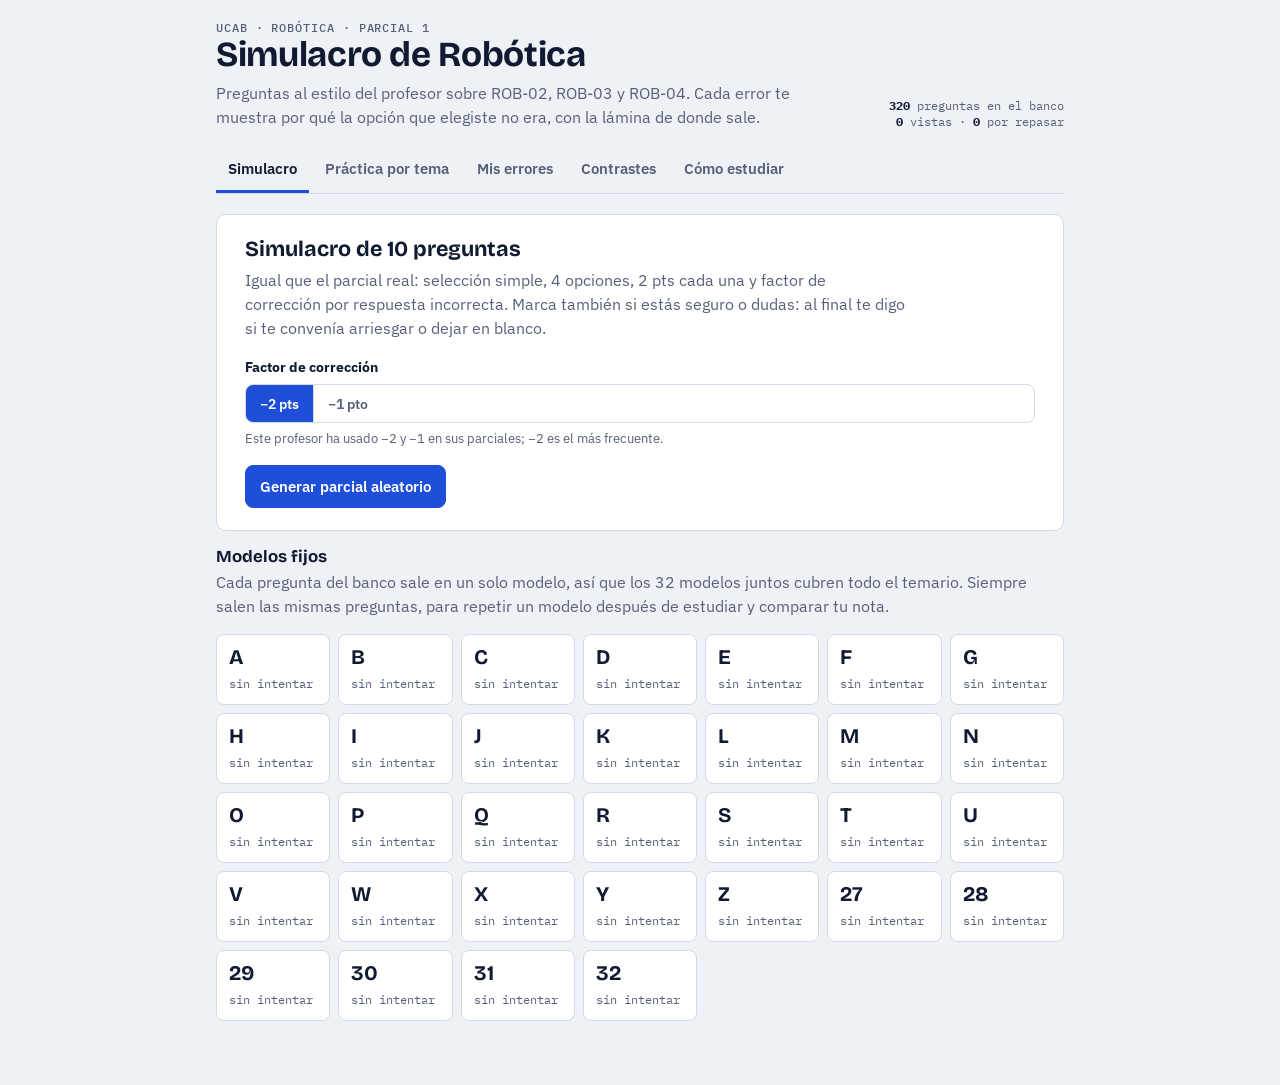
==== commit b8170697: "feat: agregar soporte y banco de bloques con opciones compartidas (320 preguntas, 32 modelos)" ====
--- a/index.html
+++ b/index.html
@@ -48,6 +48,7 @@
 <script src="data/bank/actuadores.js"></script>
 <script src="data/bank/paradigmas.js"></script>
 <script src="data/bank/arquitecturas.js"></script>
+<script src="data/bank/bloques.js"></script>
 <script src="data/contrastes.js"></script>
 
 <!-- Lógica -->
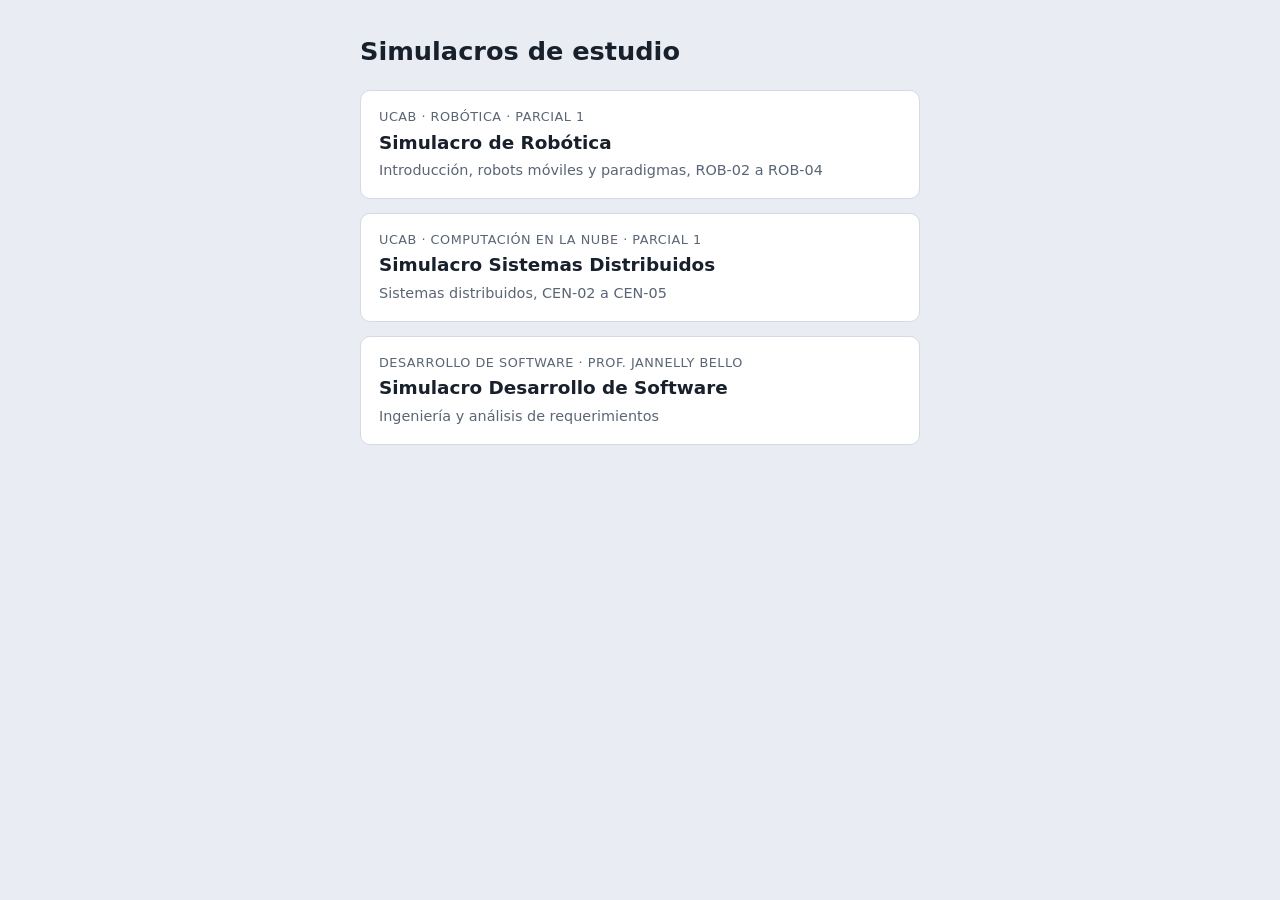
==== commit 52d1d3b1: "feat: reorganizar en plataforma multicurso (Robótica, Nube y Desarrollo de Software)" ====
--- a/index.html
+++ b/index.html
@@ -1,65 +1,21 @@
 <!doctype html>
-<html lang="es">
-<head>
-<meta charset="utf-8">
+<html lang="es"><head><meta charset="utf-8">
 <meta name="viewport" content="width=device-width, initial-scale=1, viewport-fit=cover">
-<title>Simulacro Robótica · Parcial 1</title>
-<link rel="preconnect" href="https://fonts.googleapis.com">
-<link rel="preconnect" href="https://fonts.gstatic.com" crossorigin>
-<link rel="stylesheet" href="https://fonts.googleapis.com/css2?family=Bricolage+Grotesque:opsz,wght@12..96,600;12..96,700&family=IBM+Plex+Mono:wght@400;500;600&family=IBM+Plex+Sans:ital,wght@0,400;0,500;0,600;0,700;1,400&display=swap">
-<link rel="stylesheet" href="css/tokens.css">
-<link rel="stylesheet" href="css/base.css">
-<link rel="stylesheet" href="css/components.css">
-</head>
-<body>
-<div class="wrap">
-  <header class="top">
-    <div>
-      <div class="eyebrow" id="h-eyebrow"></div>
-      <h1 id="h-title"></h1>
-      <p class="sub" id="h-sub"></p>
-    </div>
-    <div class="legend" id="legend"></div>
-  </header>
-
-  <nav class="modes" role="tablist" aria-label="Modos de estudio">
-    <button role="tab" data-mode="sim" aria-selected="true">Simulacro</button>
-    <button role="tab" data-mode="prac" aria-selected="false">Práctica por tema</button>
-    <button role="tab" data-mode="err" aria-selected="false">Mis errores</button>
-    <button role="tab" data-mode="cmp" aria-selected="false">Contrastes</button>
-    <button role="tab" data-mode="how" aria-selected="false">Cómo estudiar</button>
-  </nav>
-
-  <main id="app" aria-live="polite"></main>
-  <noscript><p class="empty">Este simulacro necesita JavaScript activado.</p></noscript>
-</div>
-
-<!-- Núcleo -->
-<script src="js/util.js"></script>
-<script src="data/schema.js"></script>
-
-<!-- Datos: curso, banco por tema y tablas de contraste -->
-<script src="data/course.js"></script>
-<script src="data/bank/historia.js"></script>
-<script src="data/bank/definiciones.js"></script>
-<script src="data/bank/movil.js"></script>
-<script src="data/bank/ruedas.js"></script>
-<script src="data/bank/sensores.js"></script>
-<script src="data/bank/actuadores.js"></script>
-<script src="data/bank/paradigmas.js"></script>
-<script src="data/bank/arquitecturas.js"></script>
-<script src="data/bank/bloques.js"></script>
-<script src="data/contrastes.js"></script>
-
-<!-- Lógica -->
-<script src="js/state.js"></script>
-<script src="js/exam.js"></script>
-<script src="js/ui.js"></script>
-<script src="js/views/sim.js"></script>
-<script src="js/views/prac.js"></script>
-<script src="js/views/err.js"></script>
-<script src="js/views/cmp.js"></script>
-<script src="js/views/how.js"></script>
-<script src="js/app.js"></script>
-</body>
-</html>
+<title>Simulacros de estudio</title>
+<style>
+:root{--bg:#e9edf3;--paper:#fff;--ink:#18202c;--muted:#5a6575;--line:#d3dae4;--accent:#1e4fa3}
+@media (prefers-color-scheme:dark){:root{--bg:#0e131b;--paper:#161d28;--ink:#e4e9f1;--muted:#97a2b3;--line:#2a3443;--accent:#7ea4ff;color-scheme:dark}}
+body{margin:0;background:var(--bg);color:var(--ink);font:16px/1.5 "Segoe UI",system-ui,sans-serif}
+main{max-width:560px;margin:0 auto;padding:32px max(16px,env(safe-area-inset-right)) 32px max(16px,env(safe-area-inset-left));display:flex;flex-direction:column;gap:14px}
+h1{margin:0 0 6px;font-size:1.6rem}
+a{display:block;text-decoration:none;color:var(--ink);background:var(--paper);border:1px solid var(--line);border-radius:10px;padding:16px 18px}
+a:hover,a:focus-visible{border-color:var(--accent);outline:none}
+small{display:block;color:var(--muted);font-size:.8rem;letter-spacing:.04em;text-transform:uppercase}
+b{display:block;font-size:1.15rem;margin:2px 0}
+span{color:var(--muted);font-size:.9rem}
+</style></head><body><main>
+<h1>Simulacros de estudio</h1>
+<a href="robotica/"><small>UCAB · Robótica · Parcial 1</small><b>Simulacro de Robótica</b><span>Introducción, robots móviles y paradigmas, ROB-02 a ROB-04</span></a>
+<a href="nube/"><small>UCAB · Computación en la Nube · Parcial 1</small><b>Simulacro Sistemas Distribuidos</b><span>Sistemas distribuidos, CEN-02 a CEN-05</span></a>
+<a href="dessoft/"><small>Desarrollo de Software · Prof. Jannelly Bello</small><b>Simulacro Desarrollo de Software</b><span>Ingeniería y análisis de requerimientos</span></a>
+</main></body></html>
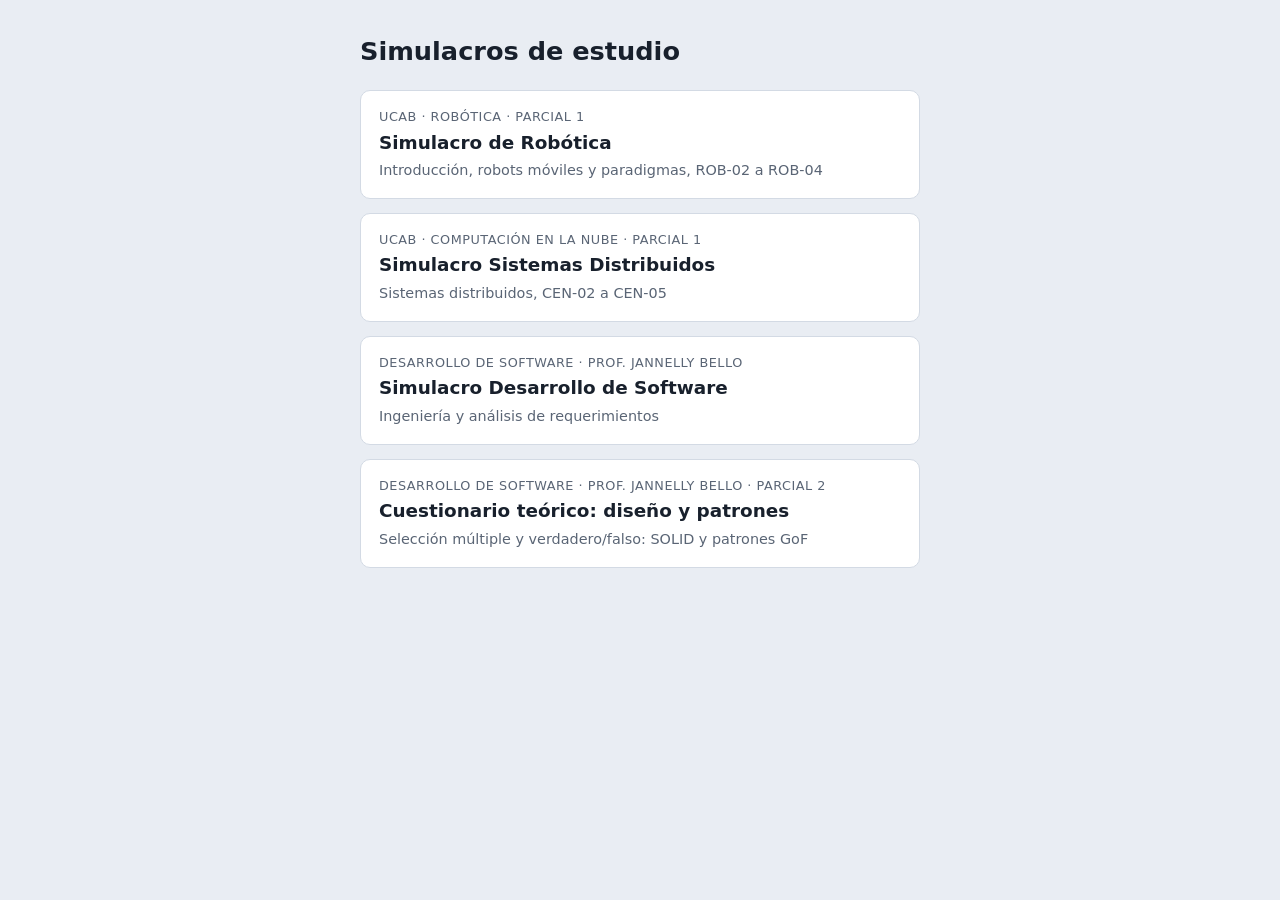
==== commit 819fa942: "feat: agregar curso de Diseño y Patrones (SOLID y GoF) con soporte para preguntas V/F" ====
--- a/index.html
+++ b/index.html
@@ -18,4 +18,5 @@
 <a href="robotica/"><small>UCAB · Robótica · Parcial 1</small><b>Simulacro de Robótica</b><span>Introducción, robots móviles y paradigmas, ROB-02 a ROB-04</span></a>
 <a href="nube/"><small>UCAB · Computación en la Nube · Parcial 1</small><b>Simulacro Sistemas Distribuidos</b><span>Sistemas distribuidos, CEN-02 a CEN-05</span></a>
 <a href="dessoft/"><small>Desarrollo de Software · Prof. Jannelly Bello</small><b>Simulacro Desarrollo de Software</b><span>Ingeniería y análisis de requerimientos</span></a>
+<a href="patrones/"><small>Desarrollo de Software · Prof. Jannelly Bello · Parcial 2</small><b>Cuestionario teórico: diseño y patrones</b><span>Selección múltiple y verdadero/falso: SOLID y patrones GoF</span></a>
 </main></body></html>
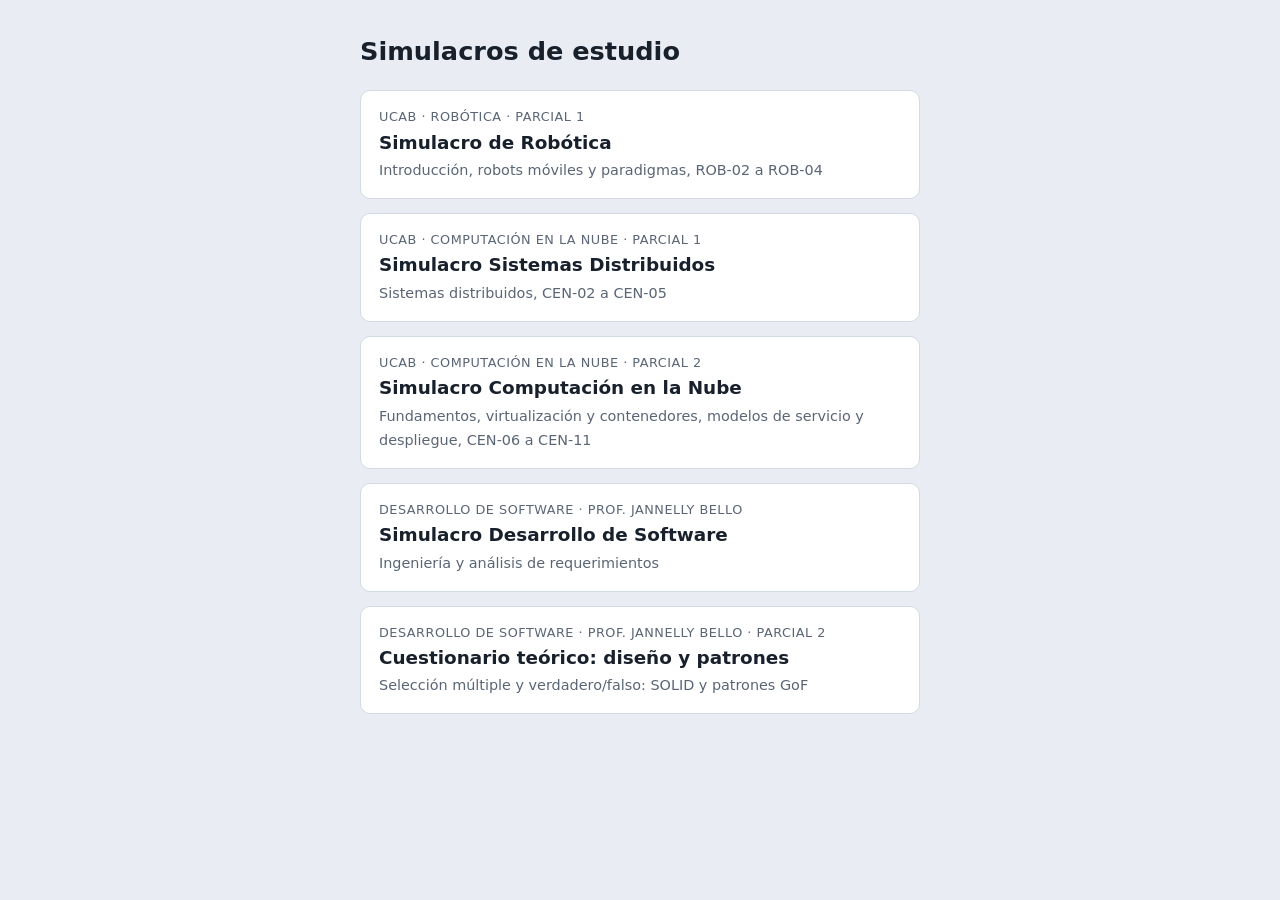
==== commit 0131cf8a: "feat: agregar curso Computación en la Nube Parcial 2 (nube2)" ====
--- a/index.html
+++ b/index.html
@@ -17,6 +17,7 @@
 <h1>Simulacros de estudio</h1>
 <a href="robotica/"><small>UCAB · Robótica · Parcial 1</small><b>Simulacro de Robótica</b><span>Introducción, robots móviles y paradigmas, ROB-02 a ROB-04</span></a>
 <a href="nube/"><small>UCAB · Computación en la Nube · Parcial 1</small><b>Simulacro Sistemas Distribuidos</b><span>Sistemas distribuidos, CEN-02 a CEN-05</span></a>
+<a href="nube2/"><small>UCAB · Computación en la Nube · Parcial 2</small><b>Simulacro Computación en la Nube</b><span>Fundamentos, virtualización y contenedores, modelos de servicio y despliegue, CEN-06 a CEN-11</span></a>
 <a href="dessoft/"><small>Desarrollo de Software · Prof. Jannelly Bello</small><b>Simulacro Desarrollo de Software</b><span>Ingeniería y análisis de requerimientos</span></a>
 <a href="patrones/"><small>Desarrollo de Software · Prof. Jannelly Bello · Parcial 2</small><b>Cuestionario teórico: diseño y patrones</b><span>Selección múltiple y verdadero/falso: SOLID y patrones GoF</span></a>
 </main></body></html>
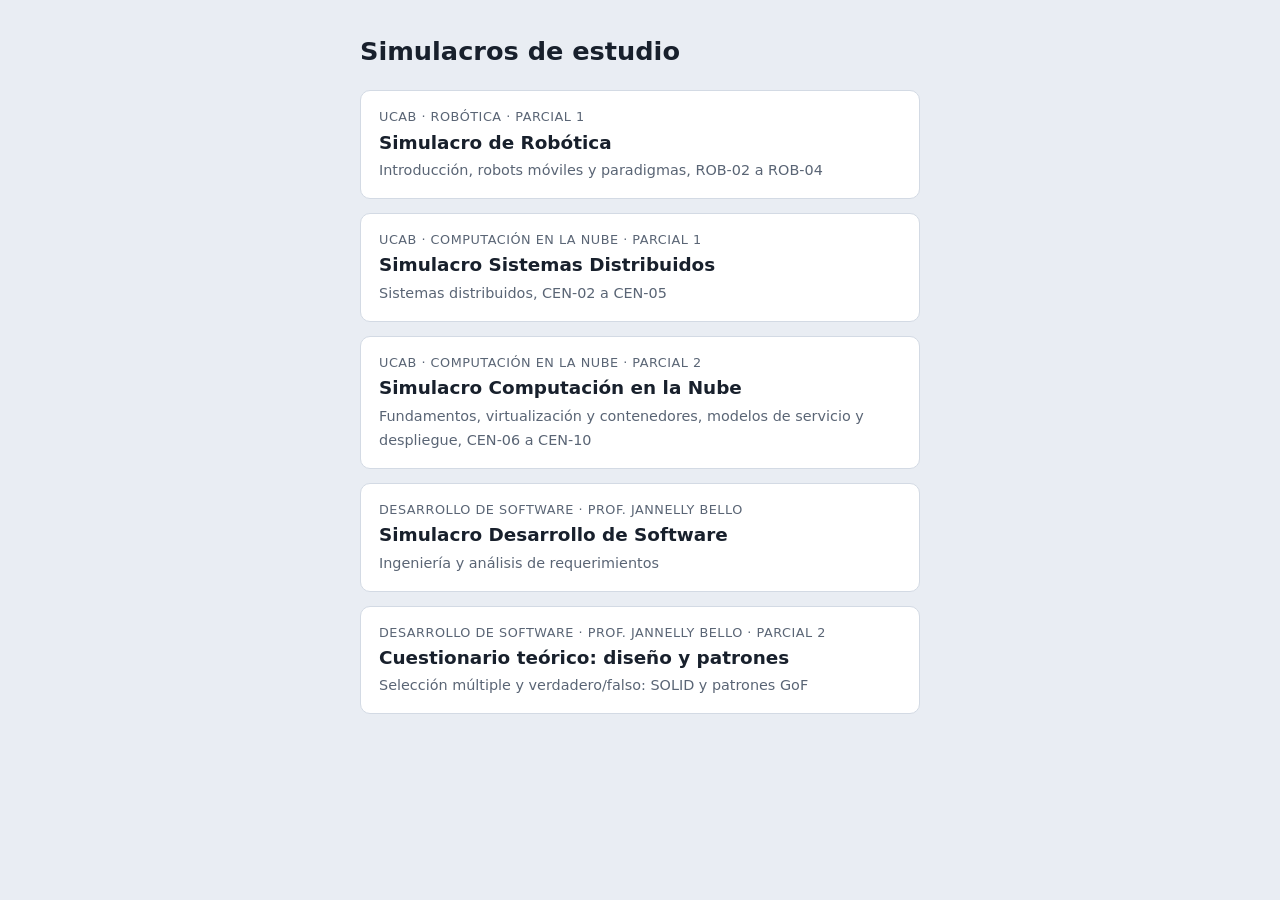
==== commit 88ddb747: "feat(nube2): ajustar temario a CEN-06..CEN-10 (199 preguntas) y migrar progreso de IDs quitados" ====
--- a/index.html
+++ b/index.html
@@ -17,7 +17,7 @@
 <h1>Simulacros de estudio</h1>
 <a href="robotica/"><small>UCAB · Robótica · Parcial 1</small><b>Simulacro de Robótica</b><span>Introducción, robots móviles y paradigmas, ROB-02 a ROB-04</span></a>
 <a href="nube/"><small>UCAB · Computación en la Nube · Parcial 1</small><b>Simulacro Sistemas Distribuidos</b><span>Sistemas distribuidos, CEN-02 a CEN-05</span></a>
-<a href="nube2/"><small>UCAB · Computación en la Nube · Parcial 2</small><b>Simulacro Computación en la Nube</b><span>Fundamentos, virtualización y contenedores, modelos de servicio y despliegue, CEN-06 a CEN-11</span></a>
+<a href="nube2/"><small>UCAB · Computación en la Nube · Parcial 2</small><b>Simulacro Computación en la Nube</b><span>Fundamentos, virtualización y contenedores, modelos de servicio y despliegue, CEN-06 a CEN-10</span></a>
 <a href="dessoft/"><small>Desarrollo de Software · Prof. Jannelly Bello</small><b>Simulacro Desarrollo de Software</b><span>Ingeniería y análisis de requerimientos</span></a>
 <a href="patrones/"><small>Desarrollo de Software · Prof. Jannelly Bello · Parcial 2</small><b>Cuestionario teórico: diseño y patrones</b><span>Selección múltiple y verdadero/falso: SOLID y patrones GoF</span></a>
 </main></body></html>
